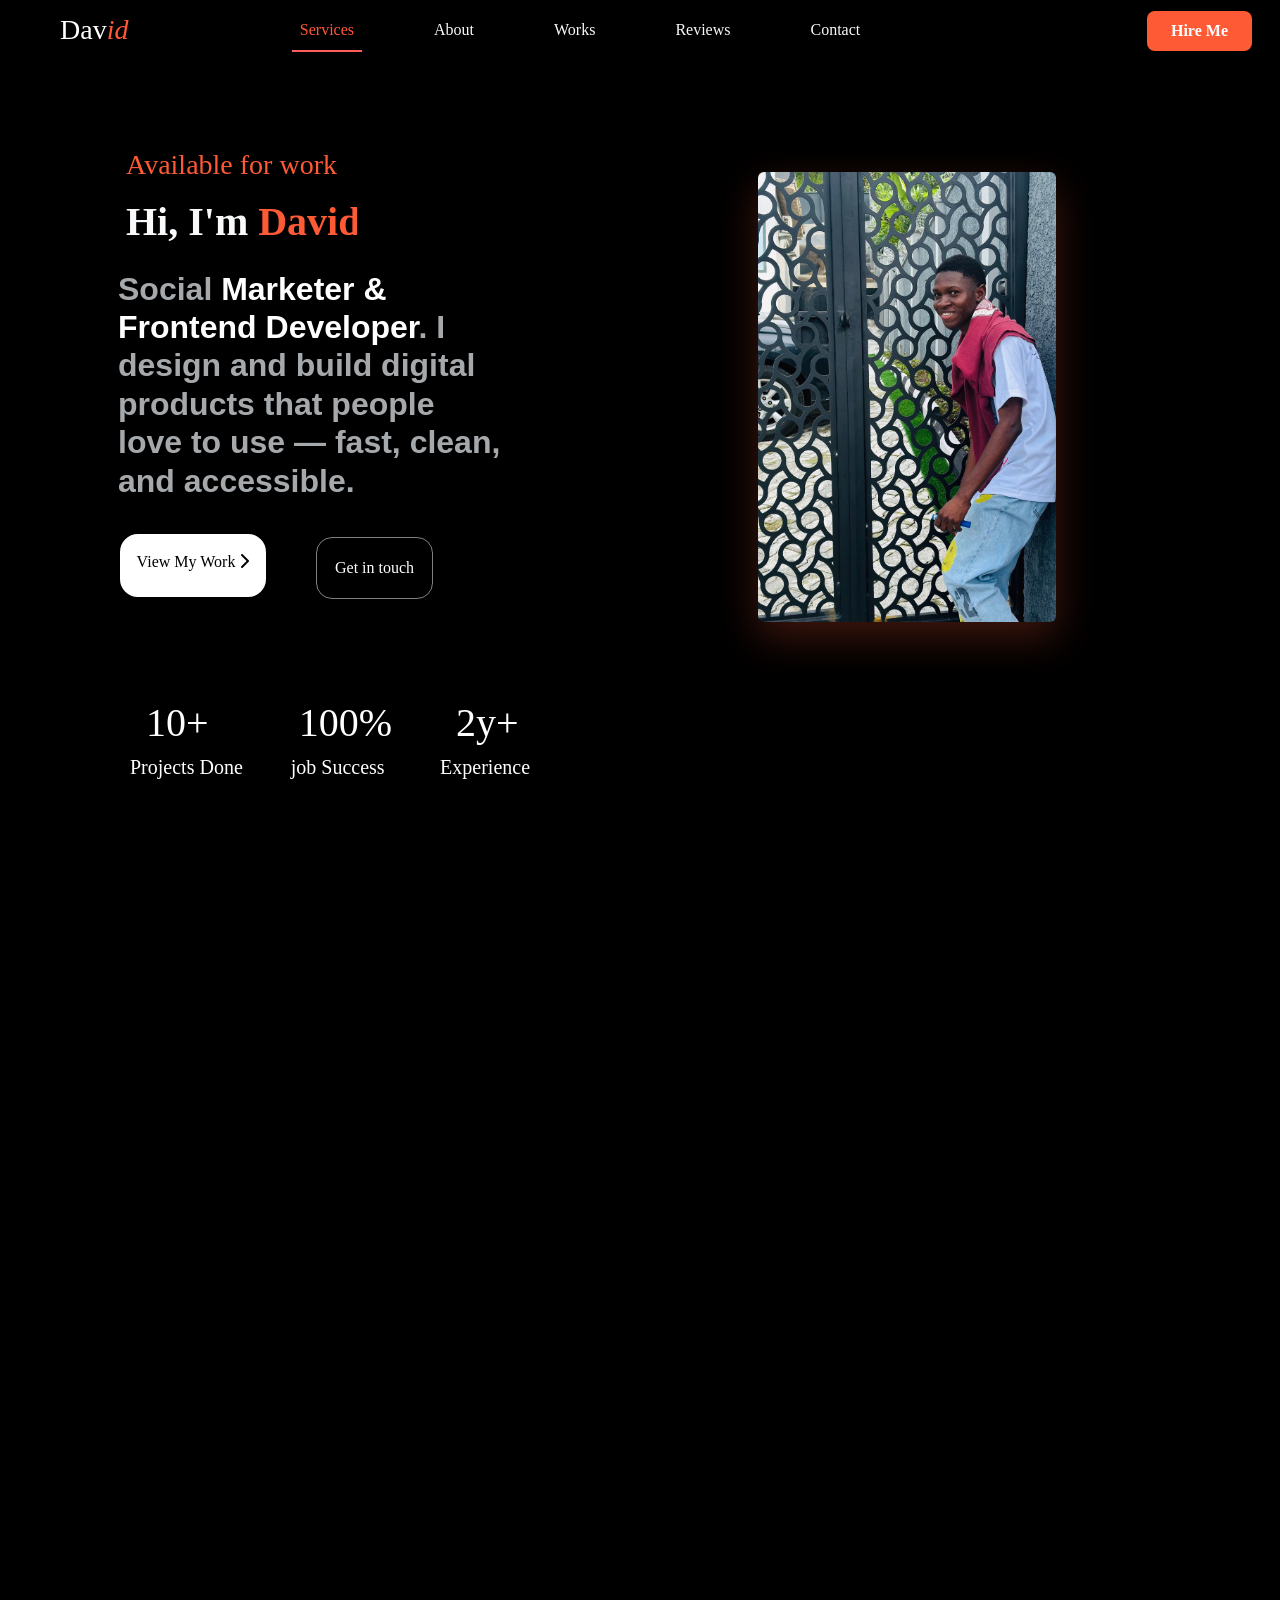
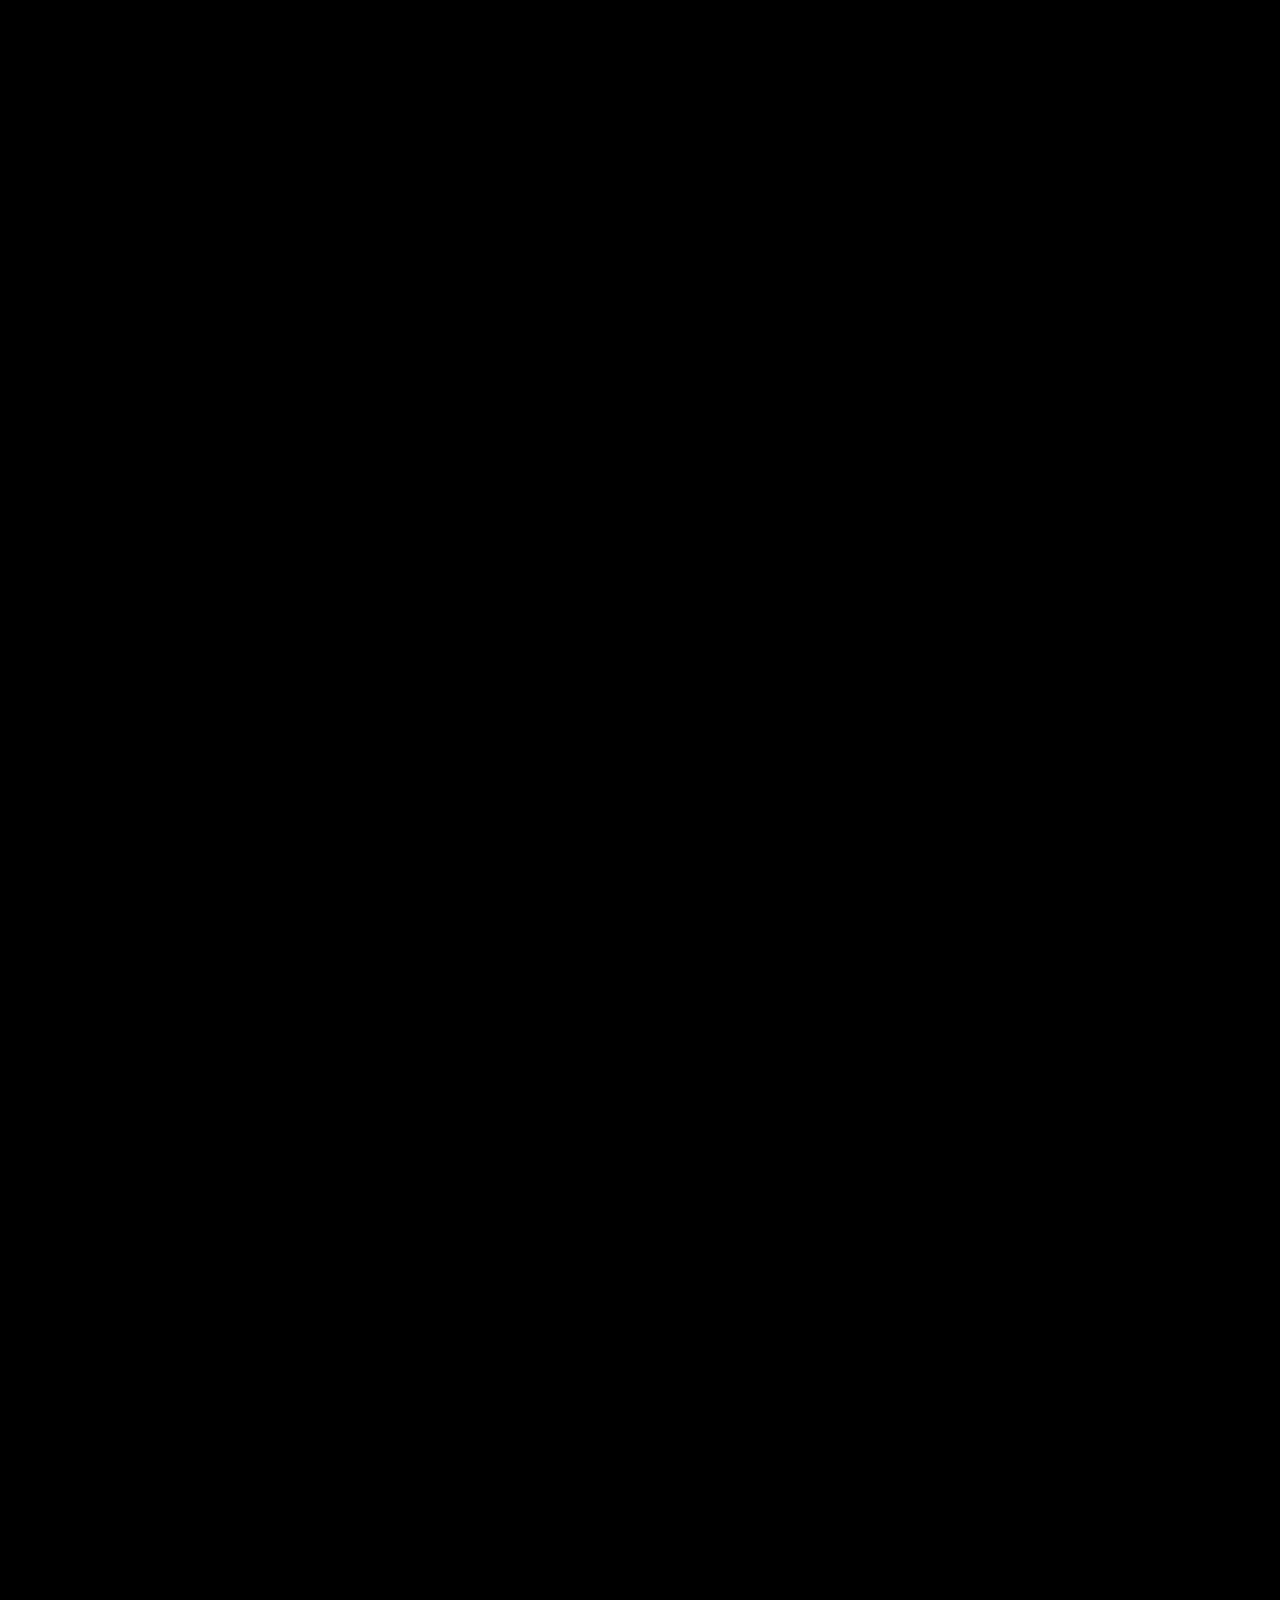
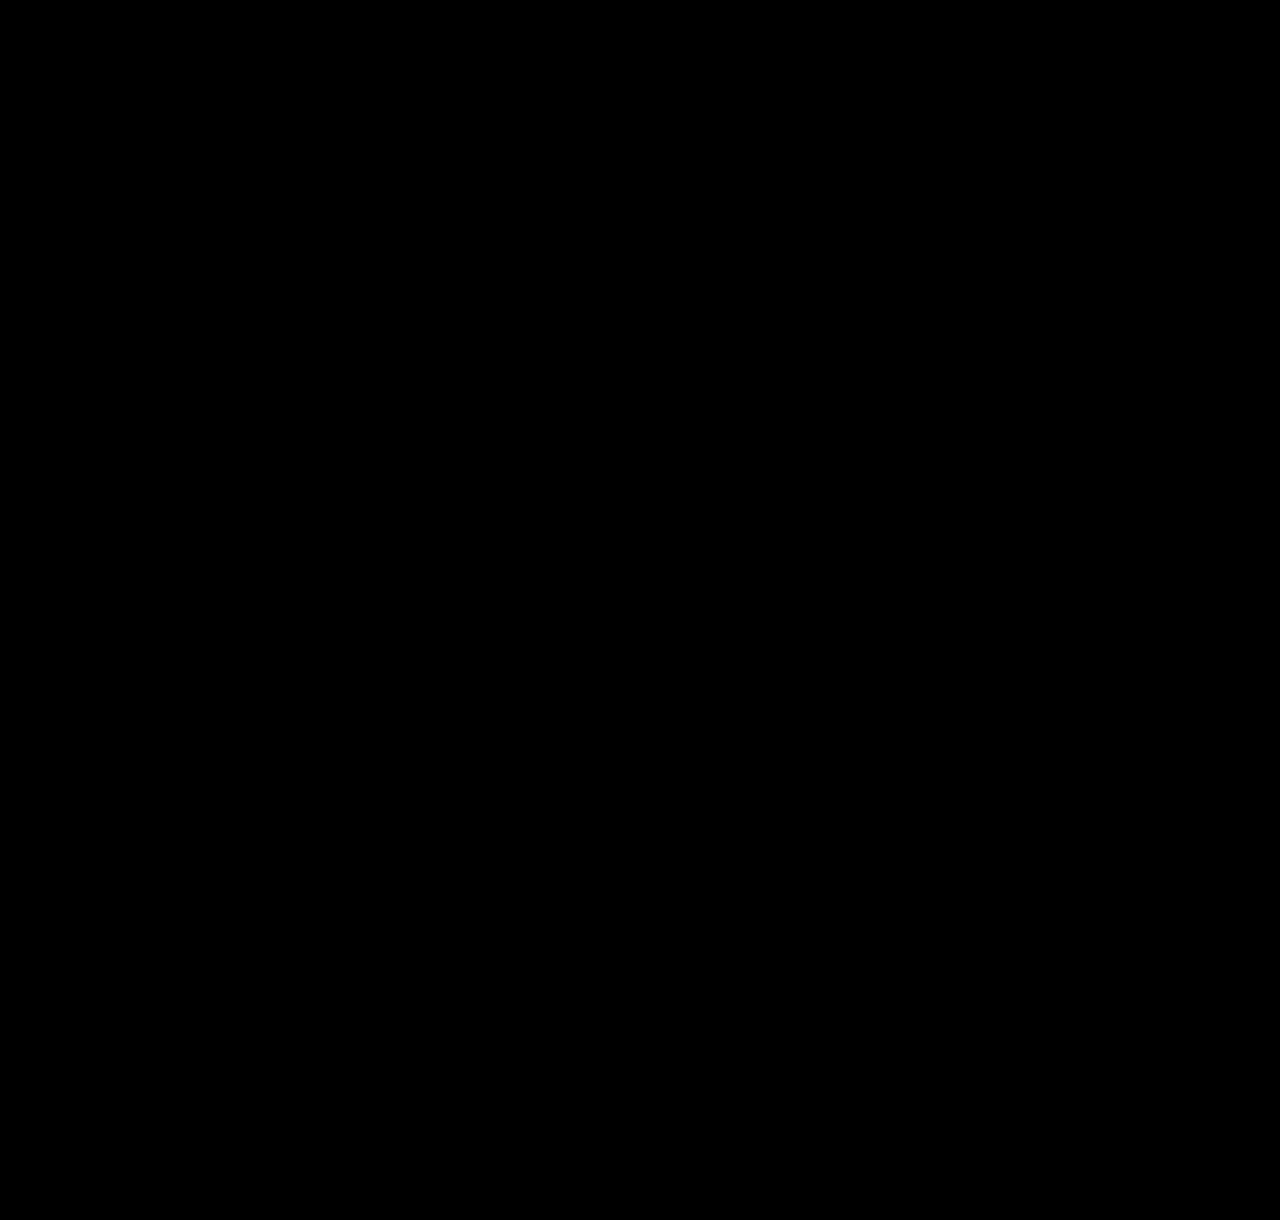
==== index.html @ 695bdb06 "Update print statement from 'Hello' to 'Goodbye'" ====
<!DOCTYPE html>
<html lang="en" data-bs-theme="dark">

<head>
  <meta charset="UTF-8">
  <meta name="viewport" content="width=device-width, initial-scale=1.0">
  <title>Document</title>
<link href="https://cdn.jsdelivr.net/npm/bootstrap@5.3.8/dist/css/bootstrap.min.css" rel="stylesheet">
  <link rel="stylesheet" href="https://cdnjs.cloudflare.com/ajax/libs/font-awesome/6.7.2/css/all.min.css">

  <link rel="stylesheet" href="https://cdn.jsdelivr.net/npm/bootstrap-icons@1.11.3/font/bootstrap-icons.min.css">

  <link rel="stylesheet" href="/miport.css">
  
</head>

<body class="" data-bs-spy="scroll" data-bs-target="#navbar" data-bs-offset="60" tabindex="0">
  <nav class="navbar navbar-expand-lg bar navbar-dark shadow-lg fixed-top" id="navbar">

    <div class="container-fluid ms-5">
      <!--- <a class="navbar-brand" href="#">Dav<i class="text-info">id</i></a>--->
      <h3 class="da">Dav<i class="text-info">id</i></h3>
      <button class="navbar-toggler" type="button" data-bs-toggle="collapse" data-bs-target="#collapsibleNavbar">
        <span class="navbar-toggler-icon"></span>
      </button>
      <div class="collapse navbar-collapse justify-content-center ms-lg-5 u " id="collapsibleNavbar">
        <ul class="navbar-nav  gap-lg-3 mx-auto" id="main">
          <li class="nav-item me-5 ">
            <a class="nav-link text-light  lii " href="#services">Services</a>
          </li>
          <li class="nav-item me-5">
            <a class="nav-link text-light lii" href="#about">About</a>
          </li>
          <li class="nav-item me-5">
            <a class="nav-link text-light lii" href="#work">Works</a>
          </li>
          <li class="nav-item me-5">
            <a class="nav-link text-light lii" href="#review">Reviews</a>
          </li>
          <li class="nav-item me-5 lii">
            <a class="nav-link text-light" href="#contact">Contact</a>
          </li>
        </ul>






        <div class="ms-lg-auto me-3 Hire text-end">
          <button type="submit" class="btn-outline-primary px-4 py-2 rounded-3 fw-bold bg-info hire " onclick="window.location.href='#contact'">Hire Me</button>
        </div>



        


      </div>
    </div>
  </nav>




  <div class="container px-lg-5 p-md-5 pad hero-animation" id="services">
    <div class="">
    <div class="row">
      <div class="c col-lg-6 left-animation">
        <h3 class="text-info ms-2">Available for work</h3>
        <h2 class="text-light mt-3 ms-2 dav col-sm-12 line fs-1">Hi, I'm <span class="text-info word "></span></h2>
        <p class="text-muted fw-bold h2 mt-4 col-lg-9 txt">Social<span class="text-white"> Marketer &</span> <span
            class="text-white">Frontend Developer</span>. I design and build digital products that people love to use —
          fast, clean, and accessible.</p>



        <div class="div d-flex gap-5">
          <a href="work"
            class="text-decoration-none workk d-block mt-4 px-2 py-3">View My Work  <i class="fa-solid fa-chevron-right d-inline"></i></a>
          <a href="" class="text-decoration-none workkk d-block ">Get in touch</a>

        </div>
        <div class="container  project d-flex  gap-5">
          <div class="first">
            <h1 class="ms-3 y">10+</h1>
            <p class="h5 pro ">Projects Done</p>
          </div>

          <div class="second">
            <h1 class="ms-0 ms-lg-2 y">100%</h1>
            <p class="h5 pro">job Success</p>
          </div>


          <div class="third">
            <h1 class="ms-3 y">2y+</h1>
            <p class="h5 pro">Experience</p>
          </div>
        </div>
      </div>

      <div class="col-lg-6 mt-4 d  col-12 col-md-8 oo mm right-animation">
        <img src="./image/me.jpeg" class="img-fluid col-lg-7 img1  rounded-2 d-block  mx-auto" style="height: 450px;object-fit: cover;">
       

      </div>
    </div>
  </div>
  </div>



<!---My project-->

      
<div class="    container animate mt-5 mt-4" id="work">
<div class="row">
  <div class="myproject">
    <h3 class="mb-4 ms-3">VIEW PROJECTS</h3>
  </div>
<div class="col-md-12  col-lg-4 col-11 mb-5 mx-auto ">

<div class="card card-w shadow-sm border-0">

   <div class="position-relative image-box">
 
<img src="./image/images10.jpg" class="card-img-top" style="height:300px;object-fit:cover;">

  <!--image here-->
  <div class="image-text position-absolute top-50" style="display: none;">

  <i class="text ms-5 fa-solid fa-arrow-up-right-from-square"></i>

 
  </div>
   </div>

<div class="card-body p-4  d-flex flex-column bg-dark">
<h5 class="card-title text-white">E-Commerce Store</h5>
<p class="fw-bold">Responsive online shop with cart and product filters.</p>
<div class="stats mb-2">
  <span class="d-block  fw-bold">Mobile First
    <i class="ms-2 fa-solid fa-mobile-screen-button"></i>
  </span>
  <span class="fw-bold ">Fast Loading
    <i class="ms-1 fa-solid fa-bolt"></i>
  </span>
</div>
<div class="mb-2">
  <span class="badge bg-success text-white  fs-6">Html
     <i class="ms-1 fa-brands fa-html5 fs-4 text-white"></i>
  </span>
  <span class="badge bg-success text-white p-2 fs-5">css
    <i class="ms-1 fa-brands fa-css3 fs-4 text-white"></i>
  </span>
  <span class="badge bg-success text-white p-2">Bootstrap
    <i class="ms-1 fa-brands fa-bootstrap fs-4 text-white"></i>
  </span>
  <span class="badge bg-success text-white mt-2">Javascript
    <i class="ms-1 fa-brands fa-js fs-4 text-white"></i>
  </span>
</div>



<div class="mt-auto ">
  <a href="" class="btn btn-info mt-3 me-3">Live Demo

    <i class=" fa-solid fa-arrow-up-right-from-square"></i>

  </a>
  <a href="" class="btn btn-info mt-3">View Code</a>
  

</div>

</div>

</div>



</div>

<!--second card-->

<div class="col-md-12 col-lg-4 col-11 mx-auto  mb-5">

<div class="card card-w shadow-sm border-0 ">

  <div class="position-relative image-box">
 
<img src="./image/images.jpg" class="card-img-top" style="height: 300px;object-fit: cover;">
  <!--image here-->
  <div class="image-text position-absolute top-50" style="display: none;">
<a href="" class="text text-decoration-none">View demo
  <i class="fa-solid fa-arrow-up-right-from-square"></i>
</a>
  </div>

  </div>

<div class="card-body p-4  d-flex flex-column bg-dark ">
<h5 class="card-title text-white"> TravelLand - Tour & Travel </h5>

<p class="fw-bold">Landing Page for a travel agency.Hero section with booking CTA, and responsive layout.</p>

<div class="stats mb-2">
  <span class="d-block  fw-bold">Mobile First
    <i class="ms-2 fa-solid fa-mobile-screen-button"></i>
  </span>
  <span class="fw-bold ">Fast Loading
    <i class="ms-1 fa-solid fa-bolt"></i>
  </span>
</div>
<div class="mb-2">
  <span class="badge bg-success text-white  fs-6">Html
     <i class="ms-1 fa-brands fa-html5 fs-4 text-white"></i>
  </span>
  <span class="badge bg-success text-white p-2 fs-5">css
    <i class="ms-1 fa-brands fa-css3 fs-4 text-white"></i>
  </span>
  <span class="badge bg-success text-white p-2">Bootstrap
    <i class="ms-1 fa-brands fa-bootstrap fs-4 text-white"></i>
  </span>
  <span class="badge bg-success text-white mt-2">Javascript
    <i class="ms-1 fa-brands fa-js fs-4 text-white"></i>
  </span>
</div>



<div class="mt-auto ">
  <a href="" class="btn btn-info mt-3 me-3">Live Demo
    <i class=" fa-solid fa-arrow-up-right-from-square"></i>

  </a>
  <a href="" class="btn btn-info mt-3">View Code</a>

</div>

</div>

</div>




</div>

<!--last card-->


<div class="col-md-12 col-lg-4 col-11 mx-auto d-flex mb-3 ">

  

<div class="card card-w shadow-sm border-0" style="cursor: pointer;">
 


  <div class="position-relative image-box">
<img src="./image/Main-Image-4.webp" class="card-img-top img-fluid" style="height:300px ;object-fit: cover;">
  <!--image here-->

  
  <div class="image-text position-absolute top-50" style="display: none;">

    

  <i class="text ms-5 fa-solid fa-arrow-up-right-from-square"></i>

  </div>

  </div>


  
<div class="card-body p-4 m-0  d-flex flex-column bg-dark">
<h5 class="card-title text-white">NGO website</h5>
<p class="fw-bold">Multi-section websites for NGOs and personal brands.image gallery,  and clean contact form</p>
<div class="stats mb-2">
  <span class="d-block  fw-bold">Mobile First
    <i class="ms-2 fa-solid fa-mobile-screen-button"></i>
  </span>
  <span class="fw-bold ">Fast Loading
    <i class="ms-1 fa-solid fa-bolt"></i>
  </span>
</div>

<div class="mb-2">
  <span class="badge bg-success text-white  fs-6">Html
     <i class="ms-1 fa-brands fa-html5 fs-4 text-white"></i>
  </span>
  <span class="badge bg-success text-white p-2 fs-5">css
    <i class="ms-1 fa-brands fa-css3 fs-4 text-white"></i>
  </span>
  <span class="badge bg-success text-white p-2">Bootstrap
    <i class="ms-1 fa-brands fa-bootstrap fs-4 text-white"></i>
  </span>
  <span class="badge bg-success text-white mt-2">Javascript
    <i class="ms-1 fa-brands fa-js fs-4 text-white"></i>
  </span>

</div>


<div class="mt-auto mb-4 project">
  <a href="" class="btn btn-info  me-3">Live Demo
    <i class=" fa-solid fa-arrow-up-right-from-square"></i>

  </a>
<a href="" class="btn btn-info">View Code</a>
</div>

</div>

</div>




</div>




</div>
</div>


 <div class=" container-fluid animate" id="work">
    <div class="container">
    <div class="about ms-5">
      <h5 class="text-info do">WHAT I DO</h5>
      <h2 class="serve mb-5">Services</h2>
    </div>
    </div>

   
<div class="row container m-auto animate">
  
<div class="col-12 col-lg-4 col-md-12">
   <div class="badge badges rounded-pill bg-danger p-2 fs-3 mb-2">
      01
    </div>
  <div class="card bg-dark text-white p-4 mt-2 mb-3 border-5">
  
<i class="fa-solid fa-pen-ruer fa-2x mb-3"></i>
<h3>Frontend Dev</h3>
<p>Intuitive, visually compelling interfaces that convert visitors into users and put
            usability first.</p>
  </div>
</div>

<div class="col-12 col-lg-4 col-md-12 mb-3">
 <div class="badge badges rounded-pill bg-danger p-2 fs-3 mb-3">
      02
    </div>
   
  <div class="card bg-dark text-white p-3">
   
<i class="fa-solid fa-pen-ruer fa-2x mb-3"></i>
<h3>Landing Pages</h3>
<p>High-converting pages for websites, apps and personal brands. Designed to communicate value
            instantly and drive action from the first scroll.</p>
  </div>
</div>

<div class="col-12 col-lg-4 col-md-12">

  <div class="badge  badges rounded-pill bg-danger p-2 fs-3 mb-3">
      03
    </div>
  <div class="card bg-dark text-white p-3 ">
<i class="fa-solid fa-pen-ruer fa-2x mb-3"></i>
<h3>UI/UX Design</h3>
<p>From wireframes to polished Figma prototypes. Intuitive, visually compelling interfaces that convert visitors into users and put usability first.</p>
  </div>
</div>




 <!--about me-->
<div class="container-fluid  p-3 mt-5 animate " id="about">
  <div class="">
<div class="row g-3  containe">
<div class="col-12 pt col-lg-5">
  <img src="./image/me.jpeg" class="img-fluid col-12   col-md-8  col-lg-10 d-block rounded-3">
</div>



<div class="m-0 col-12 col-lg-6 animate">
  
  <h5 class="about mt-5">ABOUT ME</h5>
  <h2 class="bit mt-4">A bit about
who I am</h2>

<p class="fs-6 fw-bold mt-4" style="min-width:330px;">I'm David, a  Frontend Developer and Marketer based in Nigeria.I build fast and clean websiteS and run ads that convert for businesses and agencies. thriving at the intersection of great design and clean code.</p>

<p class="fw-bold" style="min-width: 330px;">I believe great interfaces are invisible, they just get out of the user's way. I focus on fast, accessible, websites that turn visitors into customers. When I'm not coding, you'll find me hiking or hunting for a good espresso.</p>

        <h3 class="tool mt-5">Stack & tools</h3>

<div class="container-fluid mt-3">
  <div class="skill d-flex justify-content-between align-items-center">
<i class="fa-brands fa-html5"><span class="m-2 letter">HTML & CSS</span></i>
<span class="fs-4">90%</span>
  </div>
  <div class="progress mb-3 mt-3 bg-progress rounded-pill">
    <div class="progress-bar bg-bar" style="width: 90%;"></div>
  </div>

   <div class="skill d-flex justify-content-between align-items-center">
<i class="fa-brands fa-bootstrap"><span class="m-2 letter">Bootstrap</span></i>
<span class="fs-4">90%</span>
  </div>

  <div class="progress mb-3 mt-3 bg-progress rounded-pill">
    <div class="progress-bar bg-bar" style="width:90%"></div>
  </div>

<div class="skill d-flex justify-content-between align-items-center">
<i class="fa-brands fa-css3-alt"><span class="m-2 letter">Tailwind</span></i>
<span class="fs-4">75%</span>
  </div>

  <div class="progress mb-3 mt-3 bg-progress rounded-pill">
    <div class="progress-bar bg-bar" style="width:75%"></div>
  </div>


  <div class="skill d-flex justify-content-between align-items-center">
<i class="fa-brands fa-js"><span class="m-2 letter">Javascript</span></i>
<span class="fs-4">70%</span>
  </div>

  <div class="progress mt-3 mb-2 bg-progress rounded-pill">
    <div class="progress-bar bg-bar" style="width:70%"></div>
  </div>


 <div class="skill d-flex justify-content-between align-items-center">
<i class="fa-brands fa-js"><span class="m-2 letter">Responsivness</span></i>
<span class="fs-4">95%</span>
  </div>

  <div class="progress mt-3 bg-progress rounded-pill">
    <div class="progress-bar bg-bar" style="width:70%"></div>
  </div>
 


</div>
       
     

</div>
</div>   
</div>
</div>
</div>

  <div class="section3  container p-lg-0 animate" id="review">
    <div class="what">
      <h3 class="proof fw-bold">Social proof</h3>
      <h2 class="fw-bold client">What clients say</h2>
    </div>

    <div class="row">
      <div class="col-12 col-lg-4 col-md-12">

        <div class="box bgg">
          <span class="badge  text-light ms-4">
            <i class="bi bi-star-fill"></i>
          </span>

          <span class="badge  text-light">
            <i class="bi bi-star-fill"></i>
          </span>

          <span class="badge  text-light">
            <i class="bi bi-star-fill"></i>
          </span>

          <span class="badge  text-light">
            <i class="bi bi-star-fill"></i>
          </span>

          <span class="badge  text-light">
            <i class="bi bi-star-fill"></i>
          </span>


          <p class="ms-3 txtt mt-3 p-2">David delivered our redesign in record time and the quality blew us away. Our
            conversion rate jumped 28% in the first month. Absolutely recommend."</p>

          <div class="img-mainn d-flex mt-4 ms-3">
            <img src="./image/tg.jpg.JPG" class="img-fluid img2 rounded-pill iii">
            <p class="fw-bold mt-3 ms-3">Taiwo Adebimpe</p>
          </div>
        </div>
      </div>

      <div class="col-12 col-lg-4 col-md-12">

        <div class="box bgg">
          <div class="star mt-3 ms-4">
            <span class="badge  text-light">
              <i class="bi bi-star-fill"></i>
            </span>

            <span class="badge  text-light">
              <i class="bi bi-star-fill"></i>
            </span>

            <span class="badge  text-light">
              <i class="bi bi-star-fill"></i>
            </span>

            <span class="badge  text-light">
              <i class="bi bi-star-fill"></i>
            </span>

            <span class="badge  text-light">
              <i class="bi bi-star-fill"></i>
            </span>
          </div>


          <p class="ms-3 txtt mt-2 p-2">"Working with David is a dream. He asks the right questions, moves fast, and the
            final result always exceeds what we imagined. Our best hire of 2026."</p>

          <div class="img-mainn d-flex review-pics mt-4 ms-3">
            <img src="./image/client.jpg.jpg" class="img-fluid img2 rounded-pill iii">
            <p class="fw-bold mt-3 ms-3">Abiodun</p>
          </div>

        </div>
      </div>

      <div class="col-12 col-lg-4 col-md-12">

        <div class="box bgg">
          <div class="star mt-3 ms-4">
            <span class="badge  text-light">
              <i class="bi bi-star-fill"></i>
            </span>

            <span class="badge  text-light">
              <i class="bi bi-star-fill"></i>
            </span>

            <span class="badge  text-light">
              <i class="bi bi-star-fill"></i>
            </span>

            <span class="badge  text-light">
              <i class="bi bi-star-fill"></i>
            </span>

            <span class="badge  text-light">
              <i class="bi bi-star-fill"></i>
            </span>
          </div>

          <p class="ms-3 txtt mt-3 ">"David delivered our redesign in record time and the quality blew us away. Our
            conversion rate jumped 28% in the first month. Absolutely recommend 100%."</p>


          <div class="img-mainn d-flex review-pics mt-4 ms-3">
            <img src="./image/client.jpg.jpg" class="img-fluid img2 rounded-pill iii">
            <p class="fw-bold mt-3 ms-3">Shaul shampson</p>
          </div>
        </div>
      </div>

    </div>
  </div>


  <div class="container py-5 animate " id="contact">
    <div class="contact-card">
      <div class="row g-5">

        <div class="col-12 col-lg-5">
          <h6 class="sub-title">Get in touch</h6>

          <h1 class="main-title">
            Let's work <br>
            together
          </h1>

          <p class="info">
            I'm open to UI/UX and frontend missions, short or long-term.
            Landing page, full product redesign, or just a second pair of eyes — let's talk.
          </p>

          <div class="links">
            <a href="#"><i class="fa-solid fa-envelope"></i> davidolabode411@gmail.com</a>
            <a href="#"><i class="fa-brands fa-linkedin-in"></i> linkedin.com/in/davidolabode</a>
            <a href="#"><i class="fa-brands fa-github"></i> github.com/davidolabode</a>
          </div>
        </div>

        <div class="col-12 col-lg-7">
          <form action="https://formspree.io/f/xeebvzbg" method="POST">
            <label class="mb-2">Name </label>
            <input type="text" class="form-control custom-input" placeholder="Jane Smith" id="name" name="name">
            <p class="lp"></p>
             <p class="lpp"></p>

            <label class="mt-4 mb-2">Email Address</label>
            <input type="email" class="form-control custom-input" placeholder="jane@company.com" id="mail" name="email">

 <p class="ma"></p>
  <p class="mai"></p>



            <label class="mt-4 mb-2">Subject </label>
            <input type="text" class="form-control custom-input" placeholder="Project Inquiry" id="sub" name="subject">

             <p class=""></p>


            <label class="mt-4 mb-2">Message </label>
            <textarea class="form-control custom-input" rows="5" id="mes" name="message"></textarea>

             <p class=""></p>


            <button onclick="" class="btnnn send-btn mt-4">
              Send Message
            </button>
          </form>
        </div>

      </div>
    </div>
  </div>














































  <div class="container-fluid hh">
    <a href="https://wa.me/2348121232584" class=""><i class="bi bi-whatsapp fs-1 uu"></i></a>
  </div>

  
</body>
<script src="https://cdn.jsdelivr.net/npm/bootstrap@5.3.8/dist/js/bootstrap.bundle.min.js"></script>
<script src="/js/bootstrap.bundle.js"></script>
<script src="error.js"></script>





</html>
---- miport.css ----
*{
    box-sizing: border-box;
}

body {
      background-color: black !important;
      color: white !important;
      scroll-behavior: smooth;
      font-family: 'poppins';
    }

.img-fluid {
    transition: transform .4s ease;
}

.img-fluid:hover {
    transform: scale(1.03);
}
.img1 {
    box-shadow: 0 15px 40px rgba(255, 90, 54, 0.25);
}


.hero-animation{
    opacity: 0;
    transform: translateY(60px);
    animation: heroPop .9s ease forwards;
}

@keyframes heroPop{
    from{
        opacity: 0;
        transform: translateY(60px);
    }
    to{
        opacity: 1;
        transform: translateY(0);
    }
}

.left-animation{
    opacity:0;
    transform:translateX(-60px);
    animation:leftFade .8s ease forwards;
}

@keyframes leftFade{
    to{
        opacity:1;
        transform:translateX(0);
    }
}

.right-animation{
    opacity:0;
    transform:translateX(60px);
    animation:rightFade .8s ease .3s forwards;
}

@keyframes rightFade{
    to{
        opacity:1;
        transform:translateX(0);
    }
}


    .dav {
      font-size: 59px;
      font-family: Arial, Helvetica, sans-serif;
      white-space: nowrap;
      font-weight: bold;
    }

    .pad {
      margin-top: 100px;
      padding: 30px;
    }

    .txt {
      font-family: Arial, Helvetica, sans-serif !important;
      font-weight: bold;
    }

    .word {
      position: relative;
      display: inline-block;
      vertical-align: bottom !important;
      overflow: hidden;

    }

    .word::before {
      content: "David";
      animation: words 8s infinite !important;
    }

    .word::after {
      content: "";
      position: absolute;
      top: 0;
      left: 0;
      width: 100%;
      height: 100%;

      border-right: 3px solid black;
      animation: dav 2s steps(11) infinite alternate, cursor 0.5s infinite !important;

    }

    @keyframes cursor {
      50% {
        border-left-color: black;

      }
    }

    @keyframes words {

      0%,
      25% {
        content: "David";
      }

      26%,
      50% {
        content: "A Web Developer";
      }

      51%,
      75% {
        content: "A Ui/UX Designer";
      }

     
    }

    @keyframes dav {
      0% {
        left: 0;
      }

      60% {
        left: 100%;
      }

      100% {
        left: 100%;
      }
    }

    .workk {
      border: 2px solid;

      border-radius: 20px;
      width: 150px;
      text-align: center;
      color: black;
      background: white;

    }

    .workkk {
      background: black;
      margin-top: 29px;
      border: 1px solid gray;
      padding: 18px;
      border-radius: 16px;
      color: white;
    }

    /*.workk:hover{
        background:;
        color:white;
        font-size: large;
      }*/
    @media(max-width:300px) {
      .dav {
        font-size: 33px;
        font-family: Arial, Helvetica, sans-serif;
        white-space: nowrap;
        font-weight: bold;
      }
 
      .u {
        margin-top: 20px;
        font-size: 20px;
      }

      .Hire {
        margin-top: 15px;

      }

      .d {
        margin-top: 80px !important;
      }

      .pr {
        position: absolute;
        margin-top: -19px;
        left: 70px;
        background: #ff5a36;
        padding: 10px;
        border-radius: 6px;
        font-family: Verdana, Geneva, Tahoma, sans-serif;
      }

      .imgg {
        width: 300px;
        margin-left: 25px;
      }

      .pro {
        font-size: 13px;

      }

      .oo {
        margin-bottom: 80px;
      }

      .stack {
        margin-left: 20px !important;
      }

      .img3 {
        margin: 0 !important;
      }

      .t {
        font-size: 20px;
        line-height: 20px;
        margin-left: -70px;
        font-family: Verdana, Geneva, Tahoma, sans-serif;
        color: #bbb1b1;
        margin-top: 20px;
        max-width: 160%;


      }

      .tool {
        margin-left: -59px;

      }

      .divv {
        display: grid;
        grid-template-columns: auto auto auto;
        margin-left: -59px !important;
        gap: 5px;

      }

      .mee {
        color: #ff5a36;
        margin-left: -60px;
        font-size: 17px;
      }

      .am {
        margin-left: -60px;
        font-size: 45px;

      }

      .oo {
        margin-left: 0 !important;
      }

      .pr {
        margin-left: -50px !important;
      }
      .btnn{
      margin-left: 150px !important;
      }
      .img-side{
        margin-left: 30px;
      }
      .y{
        margin: 0 !important;
        margin-bottom: 6px !important;
      }
      .pics{
        width: 150px !important;
      }
    }

    .d {
      margin-top: 30px;

    }

    .pr {
      position: absolute;
      margin-top: -19px;
      margin-left:150px !important;
      background: #ff5a36;
      padding: 10px;
      border-radius: 6px;
      font-family: Verdana, Geneva, Tahoma, sans-serif;
      color: #ffffff;
    }

    .hire {
      color: white;
      background: #ff5a36 !important;
      border: none;
    }

    .line {
      font-family: Cambria, Cochin, Georgia, Times, 'Times New Roman', serif;
    }

    .bar {
      background: black;
    }

    .pro {
      font-family: Cambria, Cochin, Georgia, Times, 'Times New Roman', serif;
    }

    .project {
      margin-top: 100px;
    }

    .section {
      background: #0A0A0A;
      padding: 20px;
      margin-top: 30px;
    }

    .serve {
      letter-spacing: 3px;
      font-size: 40px;
    }

    .do {
      color: #ff5a36 !important;
    }

    .text-info {
      color: #ff5a36 !important;

    }

    .da {
      margin-top: 5px;
    }

    .oo {
      margin-bottom: 80px;
    }

    .img2 {
      width: 50px;
      display: block;
      padding: 10px;


    }

    .bg {
      width: 100%;
      min-height: 300px;
      background: #1e1e1e;
      border-radius: px;
      transition: ALL 0.65S;
      margin-top: 30px;
      padding: 20px;
    }


    .img-main {
      padding: 50px;
    }

    .bg:hover {
      transform: translateY(-15px);
      border: 1px solid #ff5a36;

    }

    .txtt {
      font-family: Cambria, Cochin, Georgia, Times, 'Times New Roman', serif;
    }

    .animate {
  opacity: 0;
  transform: translateY(60px);
  transition: opacity 0.6s ease, transform 0.6s ease;
}

.animate.in-view {
  opacity: 1;
  transform: translateY(0);
}

    

     

    .hh {
      text-align: end;
      margin-left: -50px;
      position: fixed;
      bottom: 0;
      z-index: 99;

    }

    @keyframes dav {
      0% {
        transform: translateY(0);
      }

      25% {
        transform: translateY(-20px);
      }

    }

    .uu {
      color: white;
      font-size: 50px !important;
      animation: dav 2s ease-in-out infinite;
      display: inline-block;
    }

    .mee {
      color: #ff5a36;

    }

    .t {
      font-size: 20px;
      line-height: 32px;
      width: 600px;
      font-family: Verdana, Geneva, Tahoma, sans-serif;
      color: #bbb1b1;
    }

    .padd {
      padding: 30px;
    }

    .section3 {
      margin-top: 50px;
      /*  background:#0A0A0A;*/
      padding: 30px;
    }

    .proof {
      color: #ff5a36;
    }

    .bgg {
      width: 100%;
      height: 300px;
      background: #1e1e1e;
      border-radius: px;
      margin-top: 30px;
      padding: 20px;
      border-radius: 35px;
    }

    .section2 {
      background: rgb(23, 21, 21);

    }

    .iii {
      width: 80px;
      height: 80px;
    }

    .proof {
      font-family: Arial, Helvetica, sans-serif;
      font-size: 20px;
    }

    .client {
      font-family: Verdana, Geneva, Tahoma, sans-serif;
    }

    .log {
      border-radius: 10px;
      padding: 15px !important;
      background: #1e1e1e;

    }

    .get {
      color: #ff5a36;
      font-weight: bold;
      font-family: Arial, Helvetica, sans-serif;
    }


.ser{
  color: #ff5a36 !important;
}

    .contact-card {
      background: #1a1a20;
      border-radius: 24px;
      padding: 60px;
      position: relative;
      overflow: hidden;
    }

    .contact-card::after {
      content: "";
      position: absolute;
      width: 400px;
      height: 400px;
      top: -150px;
      right: -100px;
      background: #ff5a36;
      opacity: .13;
      filter: blur(130px);
    }

    .sub-title {
      color: #ff5a36;
      margin-bottom: 15px;
    }

    .main-title {
      font-size: 4.5rem;
      font-weight: 700;
      color: white;
      line-height: 1;
    }

    .info {
      color: #9d9d9d;
      line-height: 1.9;
      margin: 30px 0;
    }

    .links a {
      display: block;
      text-decoration: none;
      color: #cfcfcf;
      margin-bottom: 25px;
    }

    .links a:hover {
      color: #ff5a36;
    }

    .custom-input {
      background: transparent;
      border: 1px solid #2f2f38;
      color: white;
      padding: 16px;
      border-radius: 15px;
    }

    .custom-input::placeholder {
      color: #777;
    }

    .custom-input:focus {
      background: transparent;
      color: white;
      border-color: #ff5a36;
      box-shadow: 0 0 0 .25rem rgba(255, 90, 54, .2);
    }

    label {
      color: white;
    }

    .send-btn {
      background: #ff5a36;
      color: white;
      padding: 12px 28px;
      border: none;
    }

    .send-btn:hover {
      background: #ff6c4c;
      color: white;
    }

    @media (max-width:991.98px) {

      .contact-card {
        padding: 40px;
      }

      .main-title {
        font-size: 3.5rem;
      }
      .btnn{
        margin-left: 580px;
      }
   
    }

    @media (max-width:767.98px) {

      .contact-card {
        padding: 25px;
        border-radius: 18px;
      }

      .main-title {
        font-size: 2.8rem;
      }

      .info {
        font-size: .95rem;
      }

      .links a {
        font-size: .95rem;
      }

      .custom-input {
        padding: 14px;
      }
       .pr {
        position: absolute;
        margin-top: -19px;
        left: -150px !important;
        background: #ff5a36;
        padding: 10px;
        border-radius: 6px;
        font-family: Verdana, Geneva, Tahoma, sans-serif;
      }
      .btnn{
        margin-left: 170px !important;
      }
      .dav {
      font-size: 32px;
      font-family: Arial, Helvetica, sans-serif;
      white-space: nowrap;
      font-weight: bold;
    }

    
    }

    @media (max-width:575.98px) {

      .contact-card {
        padding: 20px;
      }

      .main-title {
        font-size: 2.3rem;
      }
.dav {
      font-size: 28px;
      font-family: Arial, Helvetica, sans-serif;
      white-space: nowrap;
      font-weight: bold;
    }
     .btnn{
      margin-left: 190px !important;
     }
     .pro{
      font-size: 12px;
    
     }
    }
    .about{
      color: #ff5a36;
      margin-top: 20px;
      font-size: 15px;
    }
    .bit{
      font-size: 40px;
      font-family: Impact, Haettenschweiler, 'Arial Narrow Bold', sans-serif;
    }
    .tool{
      color: #ff5a36;
      margin-left: 5px;
    }
.me{
  font-family: Georgia, 'Times New Roman', Times, serif;
  font-size: 18px !important;
}


.image-box:hover .image-text{
  display: block !important;
}
.image-text{
margin-left: 35%;
font-size: 25px;
}
.image-box:hover{
  filter: brightness(50%);
}
.text{
  color:white;
  font-size: 17px;
  font-weight: bold;
  text-shadow: 0 3px 8px rgba(0,0,0, 0.7);
}
.text:hover{
  color:white ;
}

.navbar .nav-link.active{
  color: #ff5a36 !important;
  transition:1s;
  border-bottom: 2px solid #ff5d5d
}

.bg-progress{
 background: #222;
 overflow: hidden;
}
.bg-bar{
  animation: fill 7s ease forwards;
  transform-origin:left ;
background: linear-gradient(90deg,#ff3b30,#c31445);
}
@keyframes fill{
  from{
    width: 0;
  }
}
.skill{
  color: #fff;
  font-weight: bold;
font-size: 12px;
}
.badges{
  animation: davv 2s  infinite;
}
@keyframes davv {
  100%{
    transform: translateY(-10px);
    to{
      transform: translateY(12px);
    }
  }
}
.letter{
    letter-spacing: 3px;
}
.pt{
    margin-top: 50px;
}
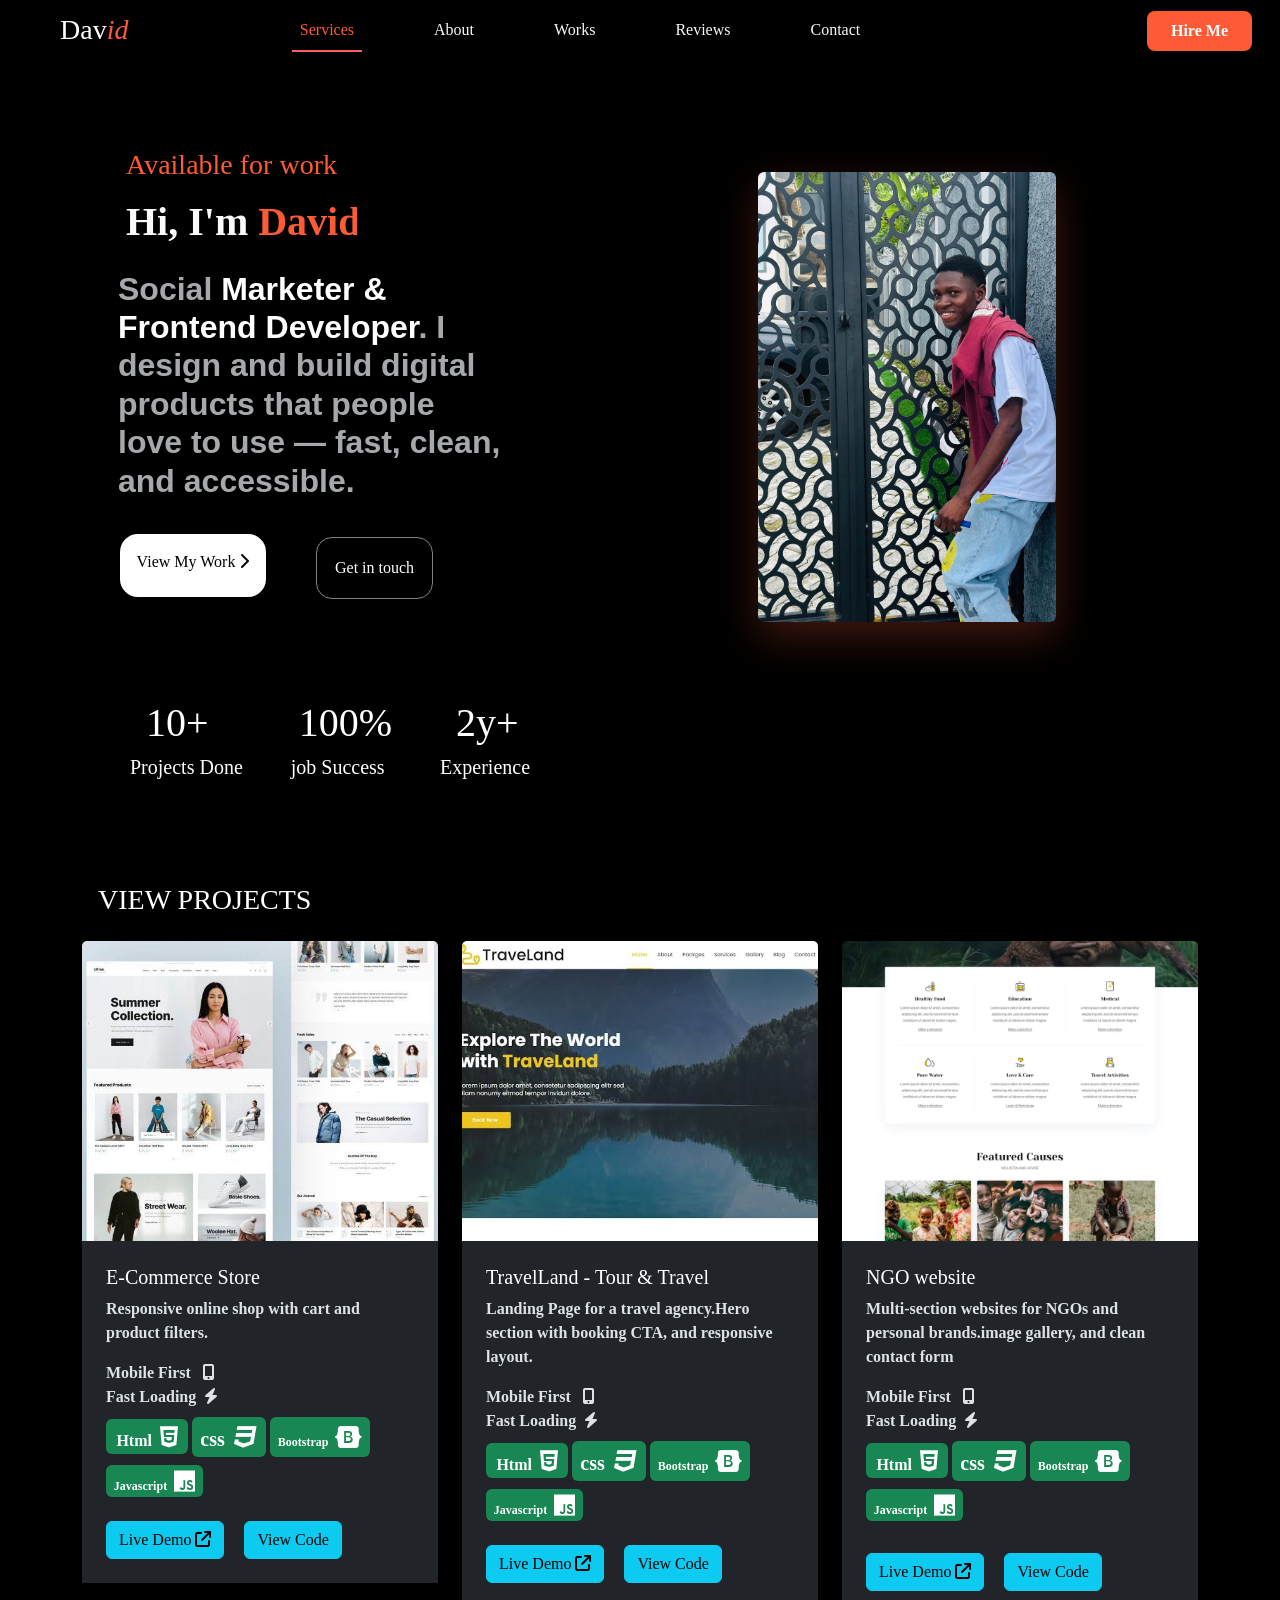
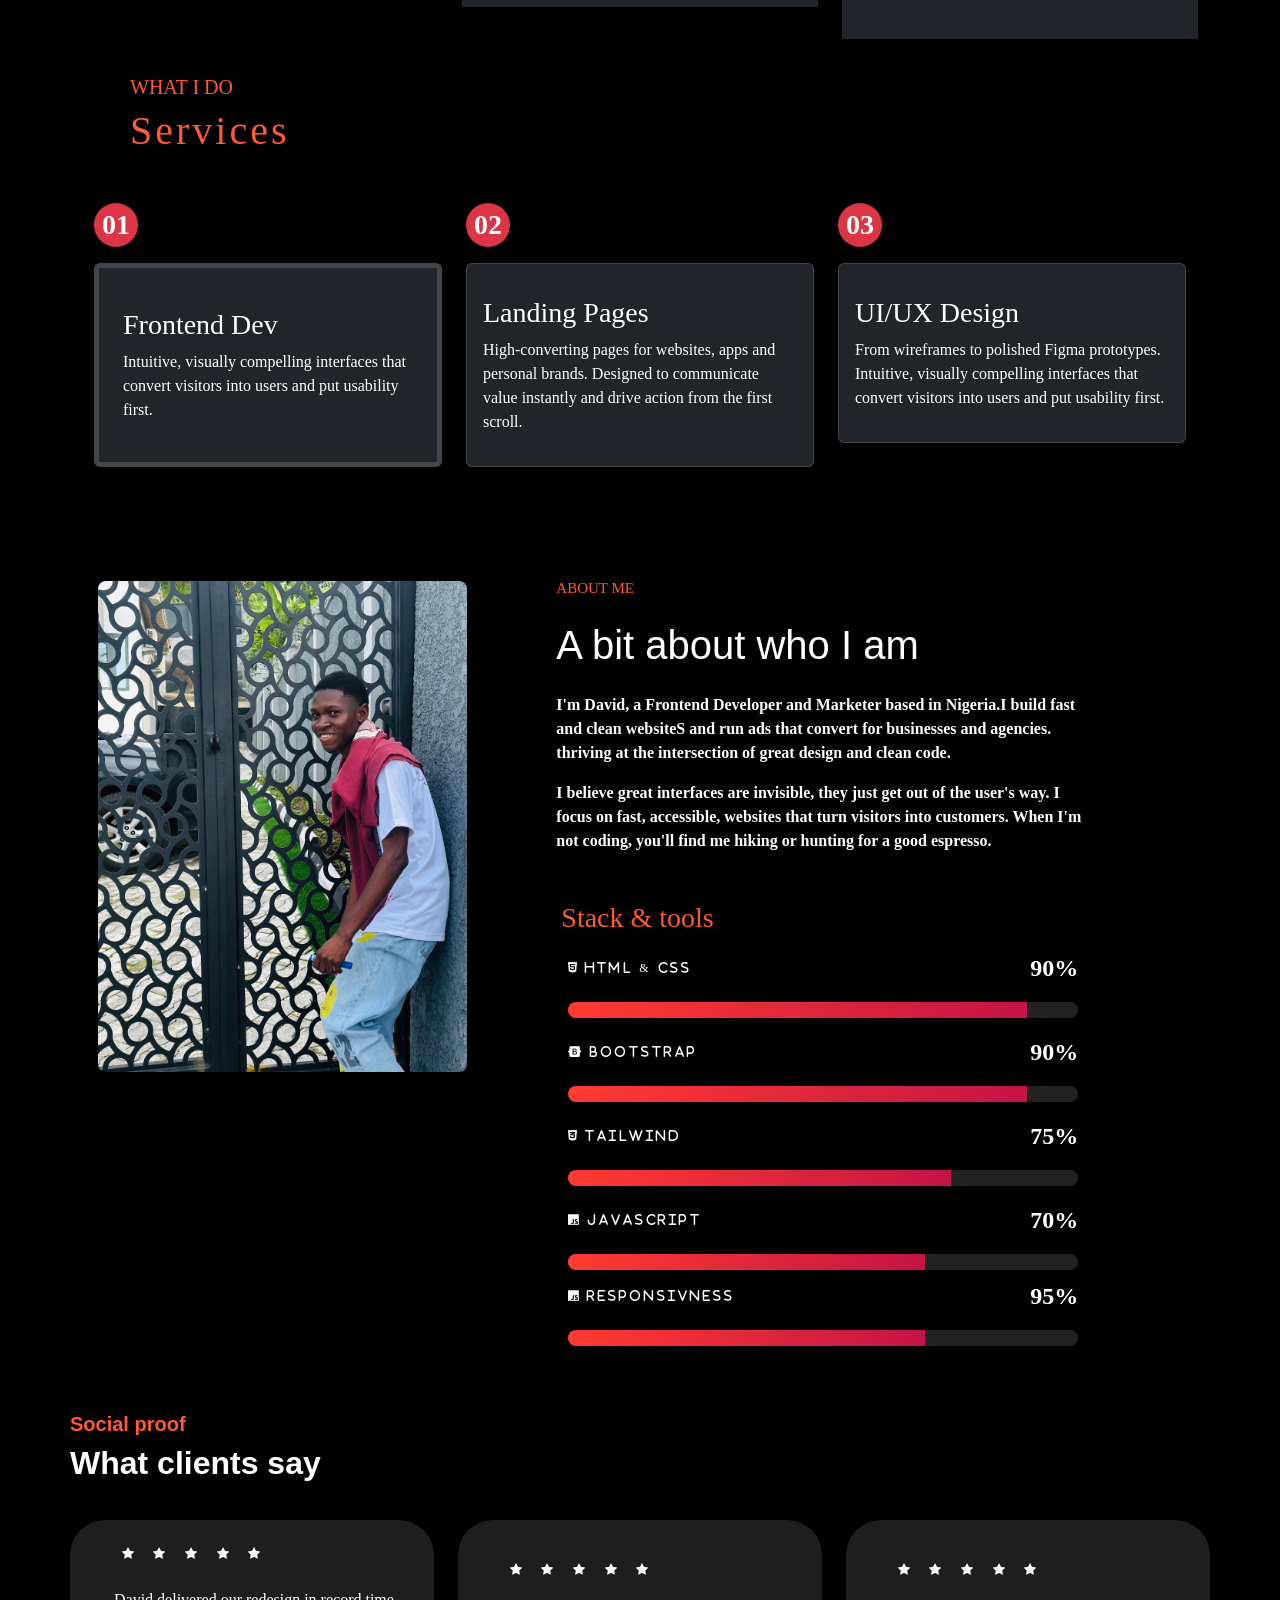
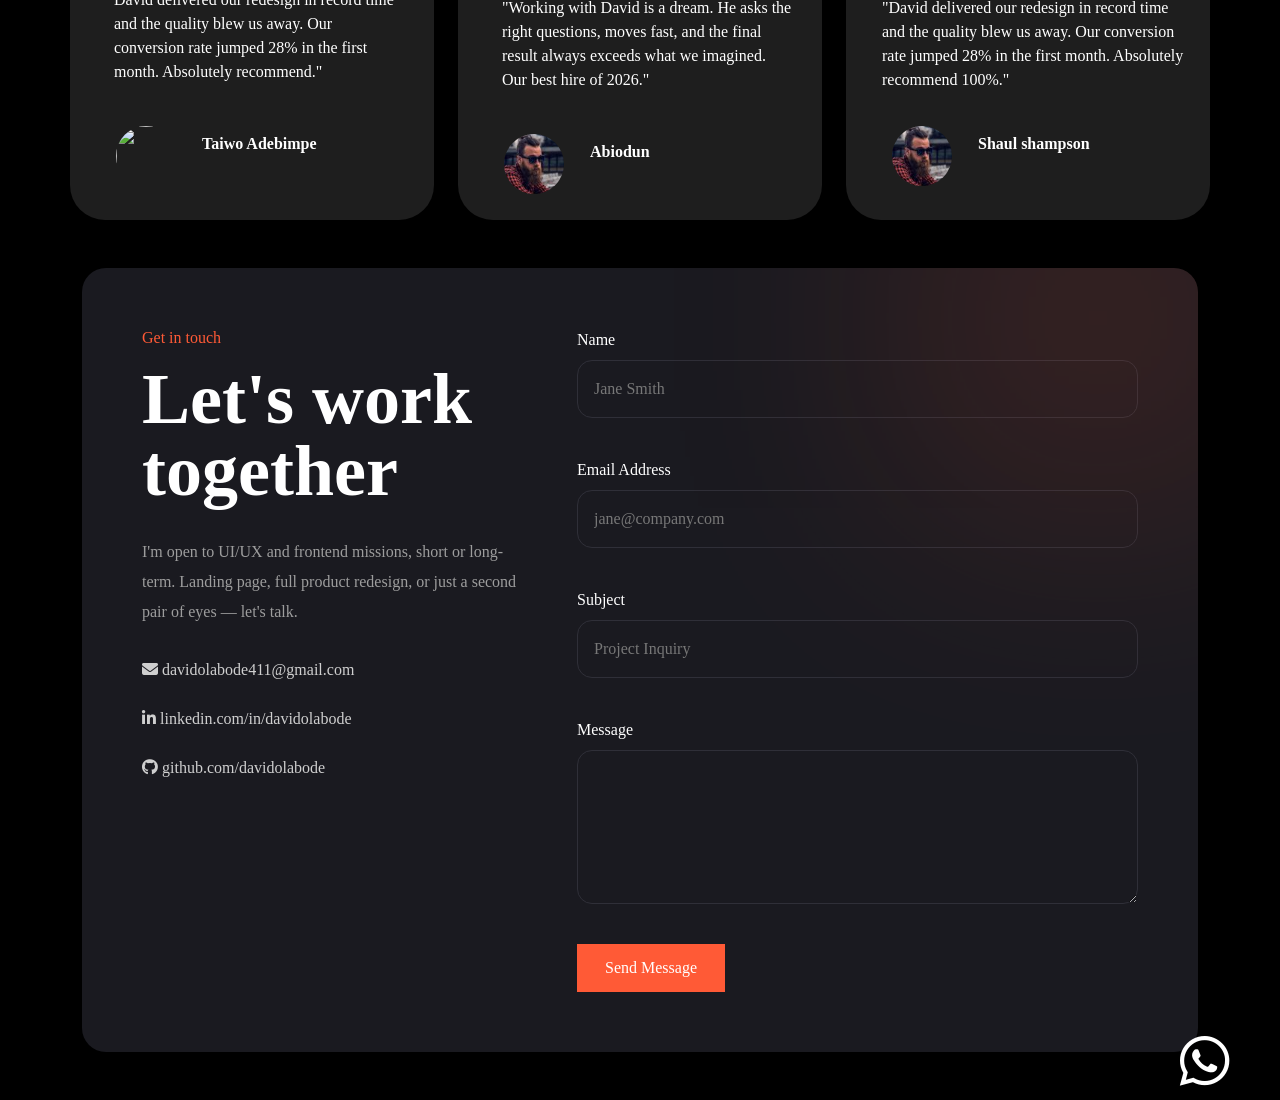
==== commit 04f264ee: "Update print statement from 'Hello' to 'Goodbye'" ====
--- a/index.html
+++ b/index.html
@@ -696,7 +696,7 @@
 </body>
 <script src="https://cdn.jsdelivr.net/npm/bootstrap@5.3.8/dist/js/bootstrap.bundle.min.js"></script>
 <script src="/js/bootstrap.bundle.js"></script>
-<script src="error.js"></script>
+<script src="dav.js"></script>
 
 
 
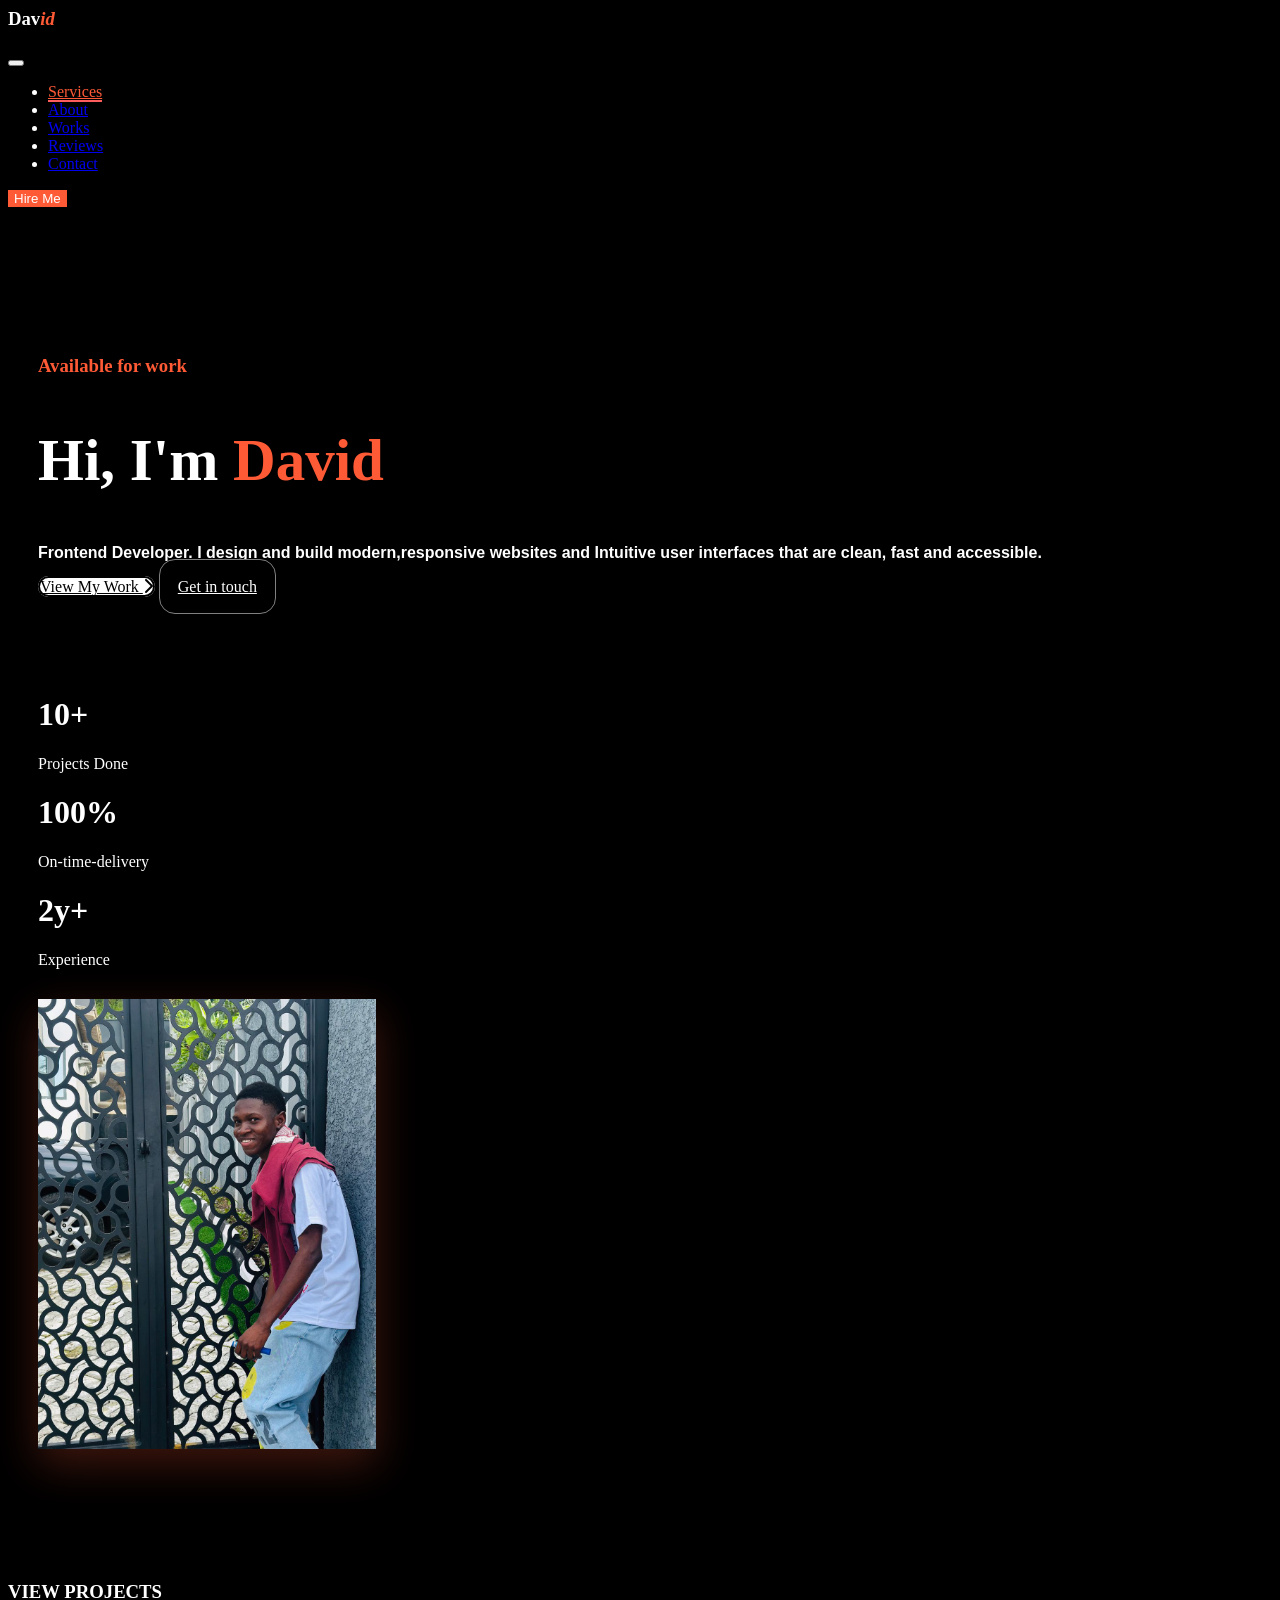
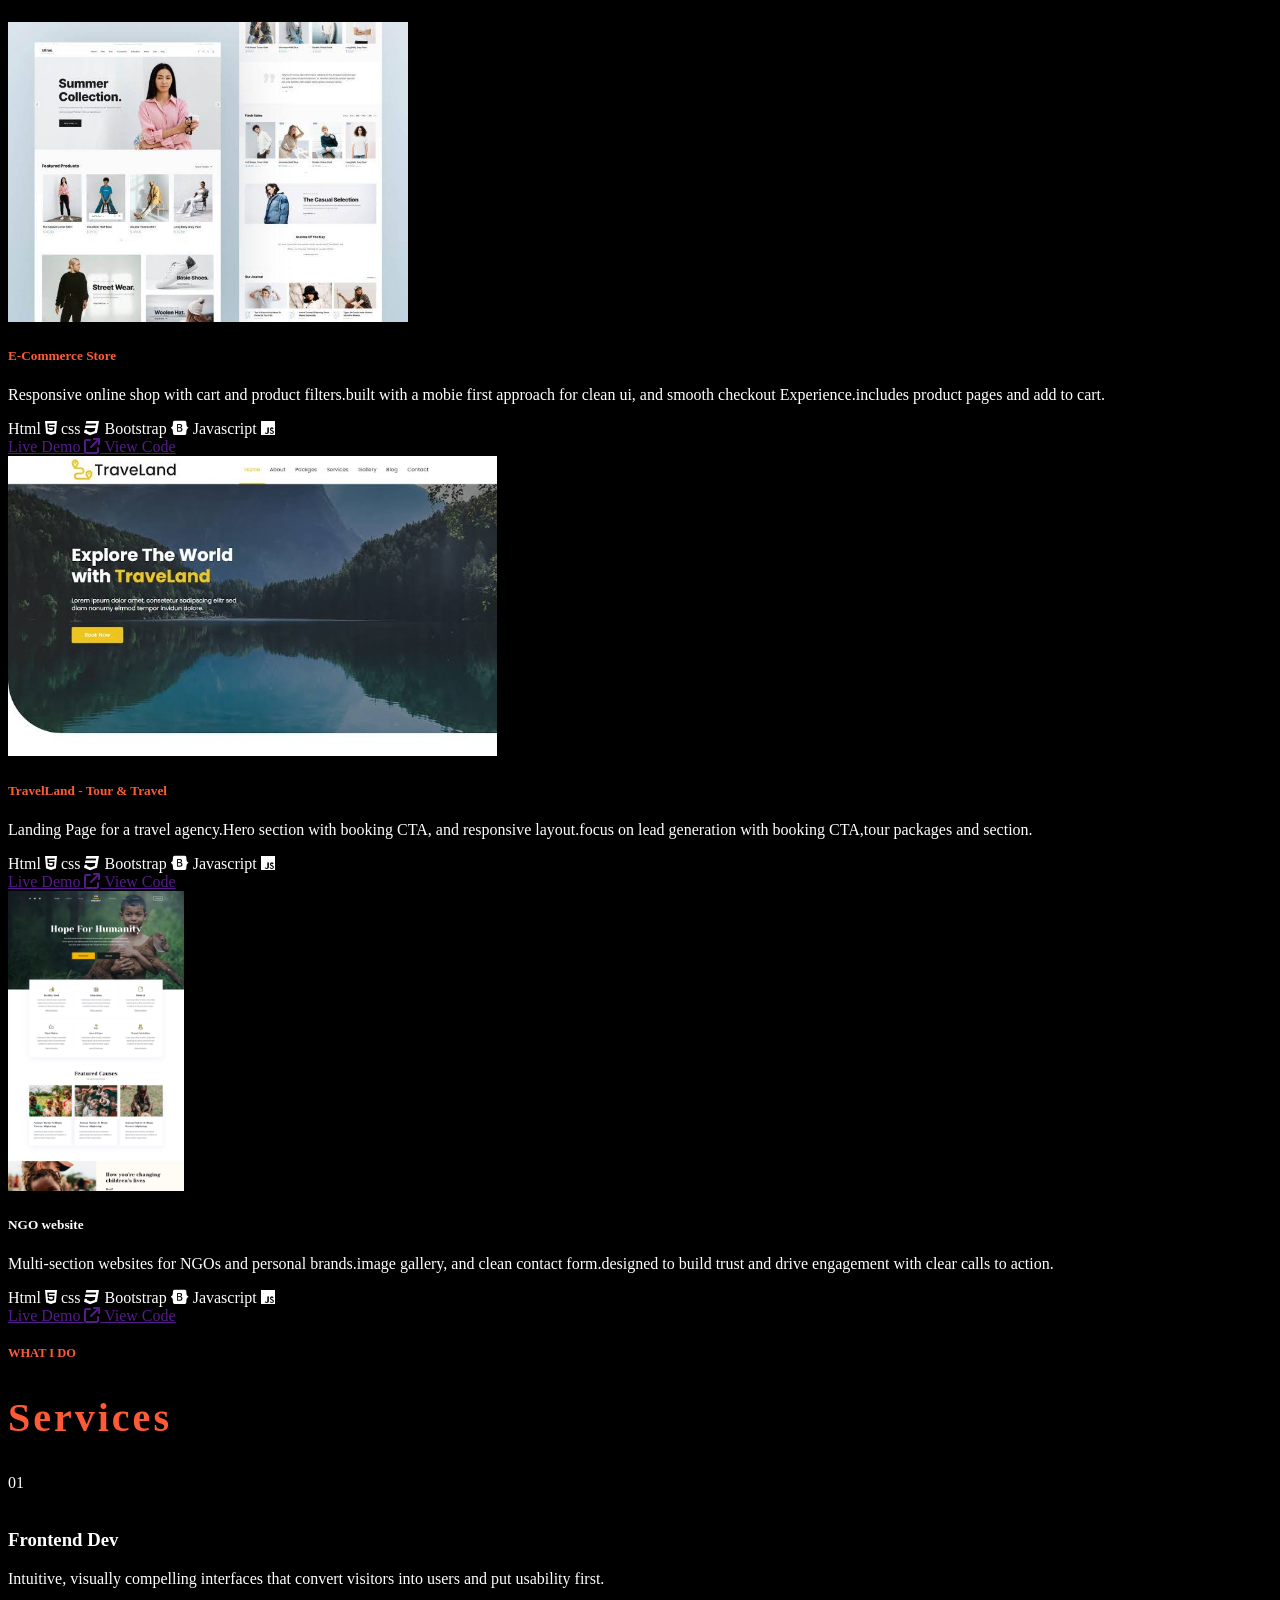
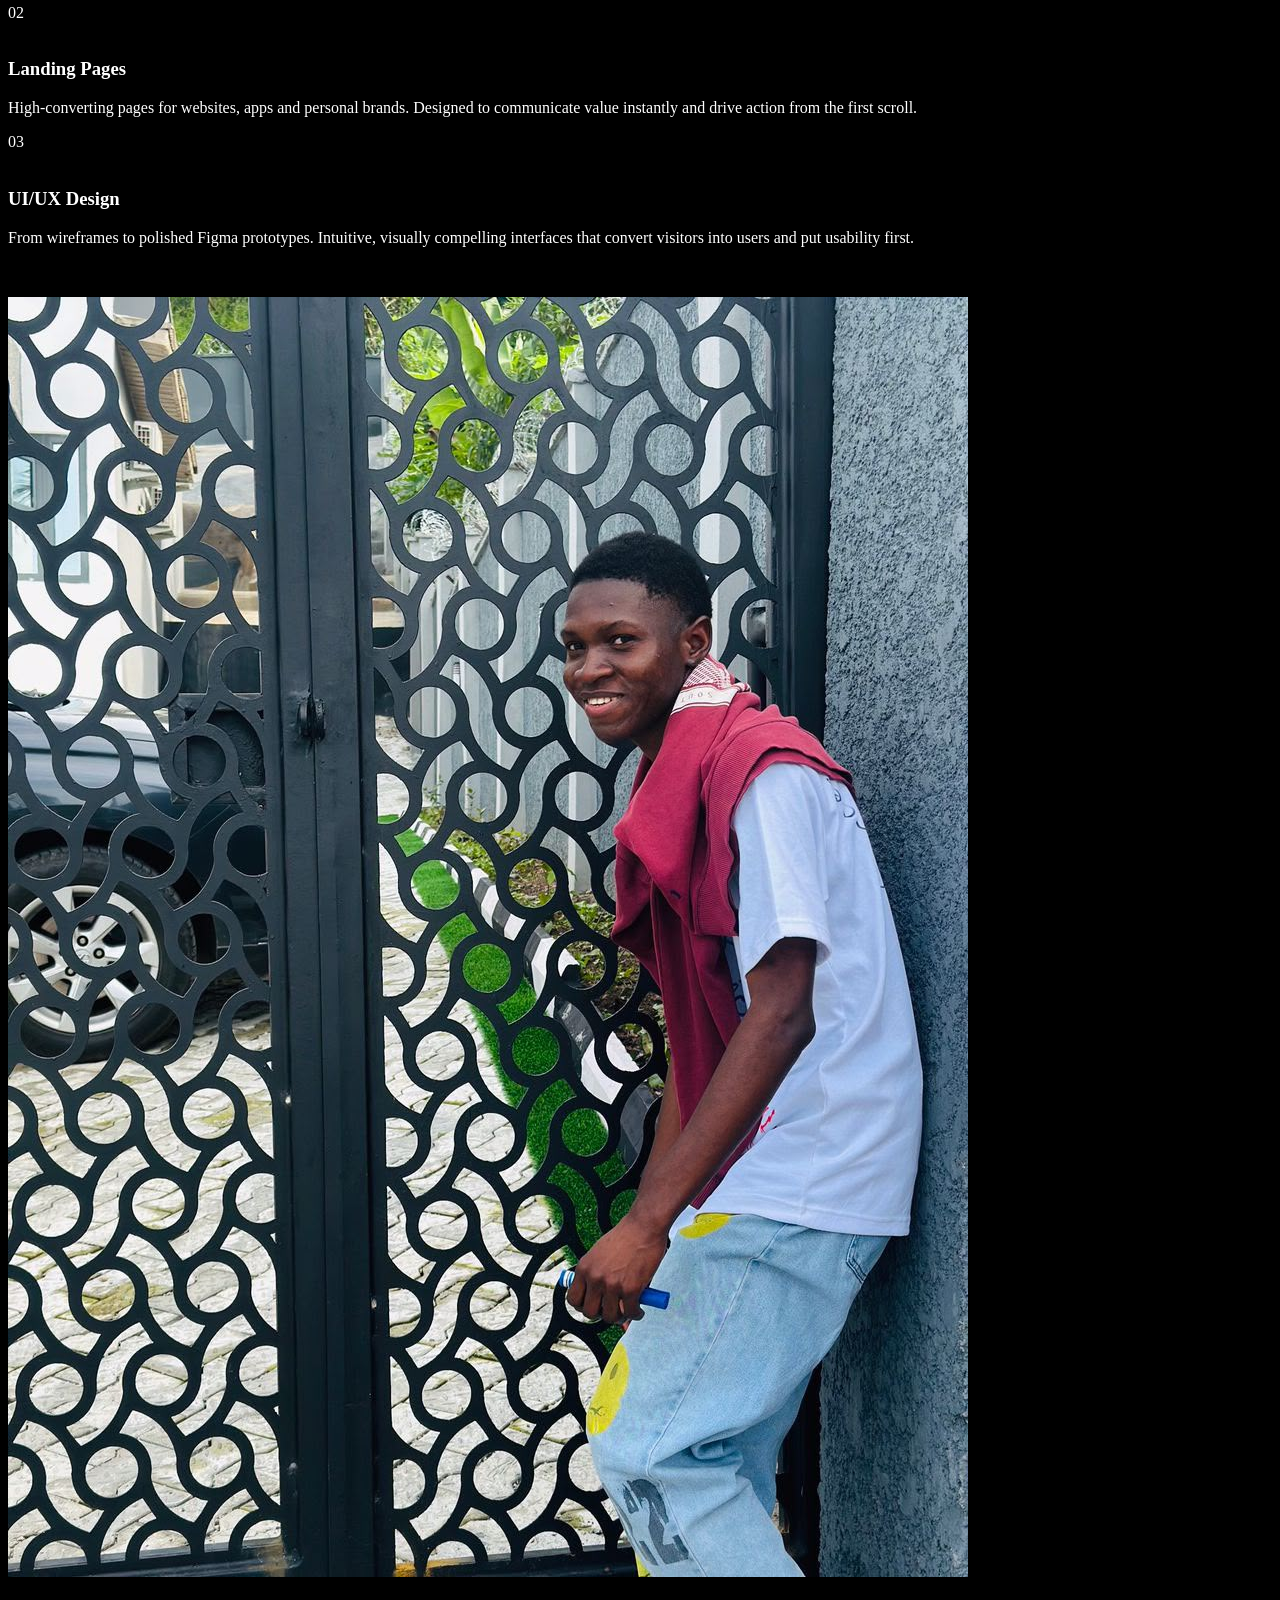
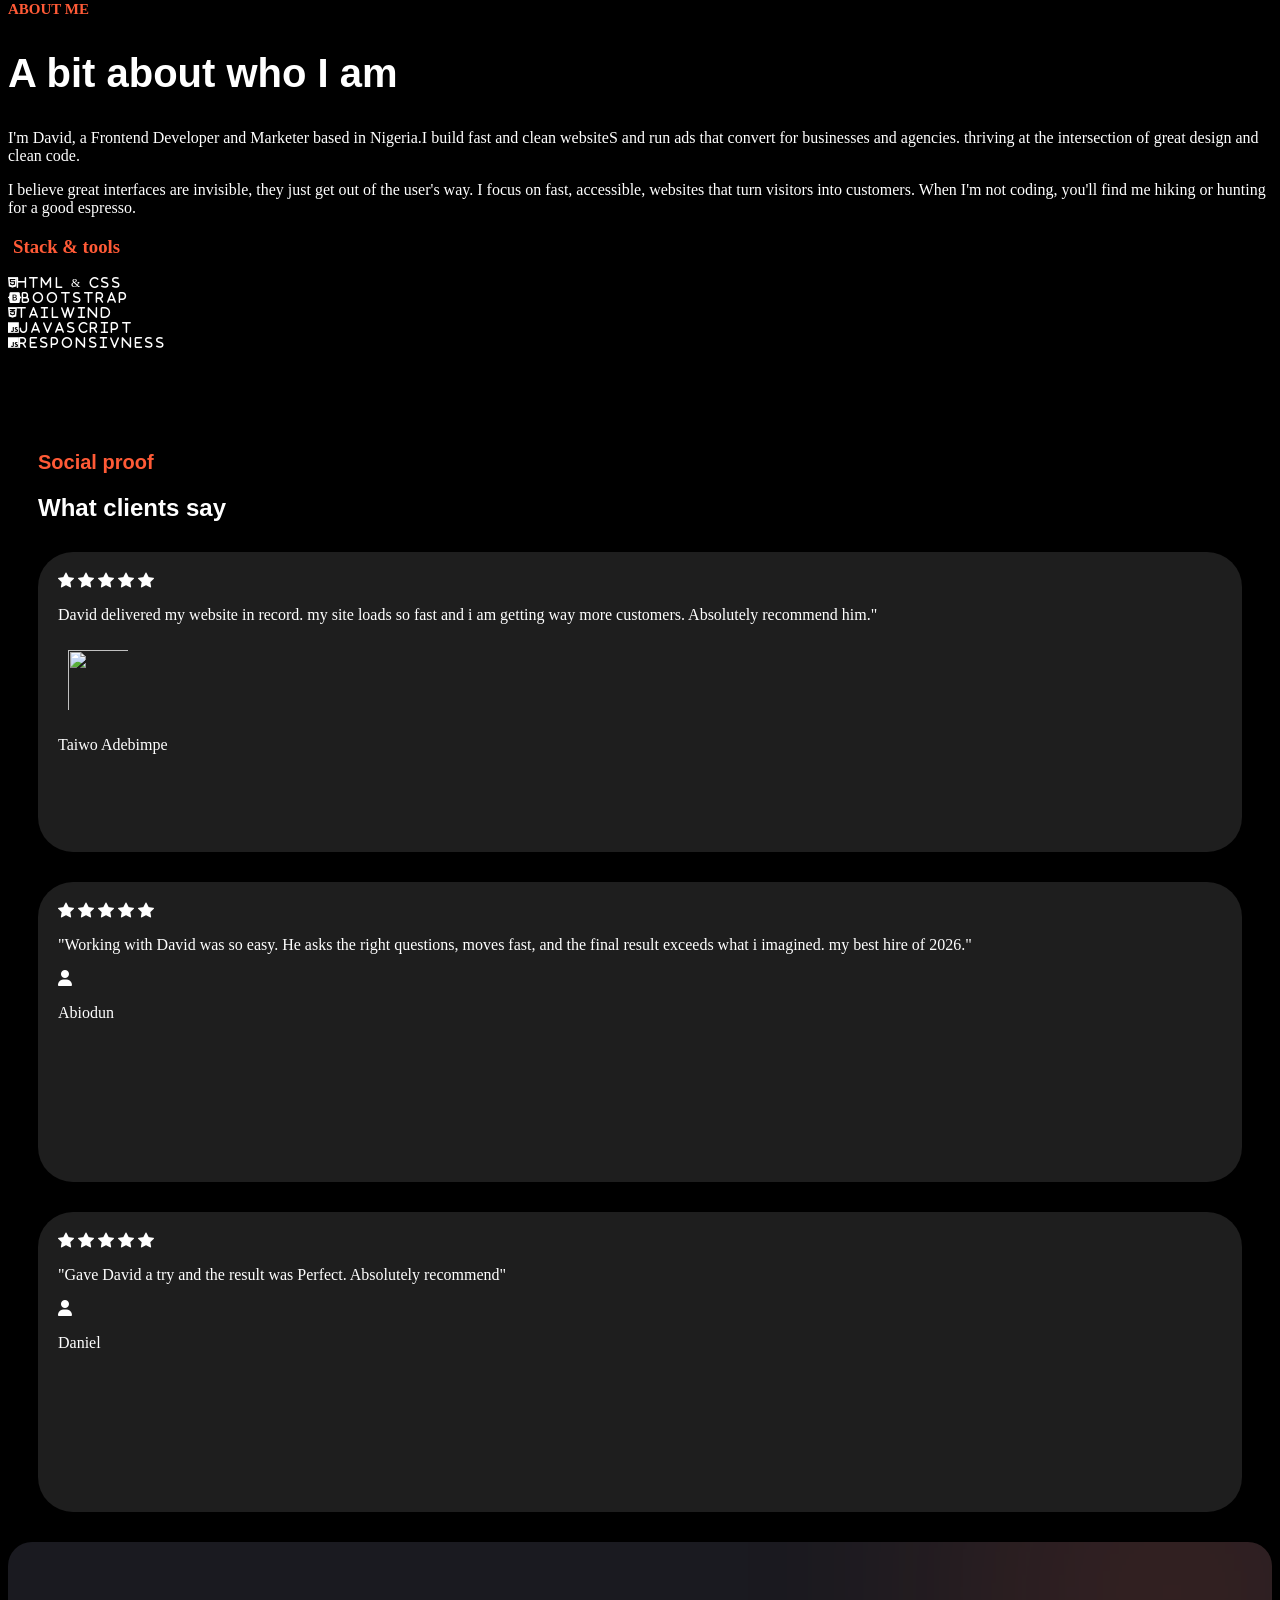
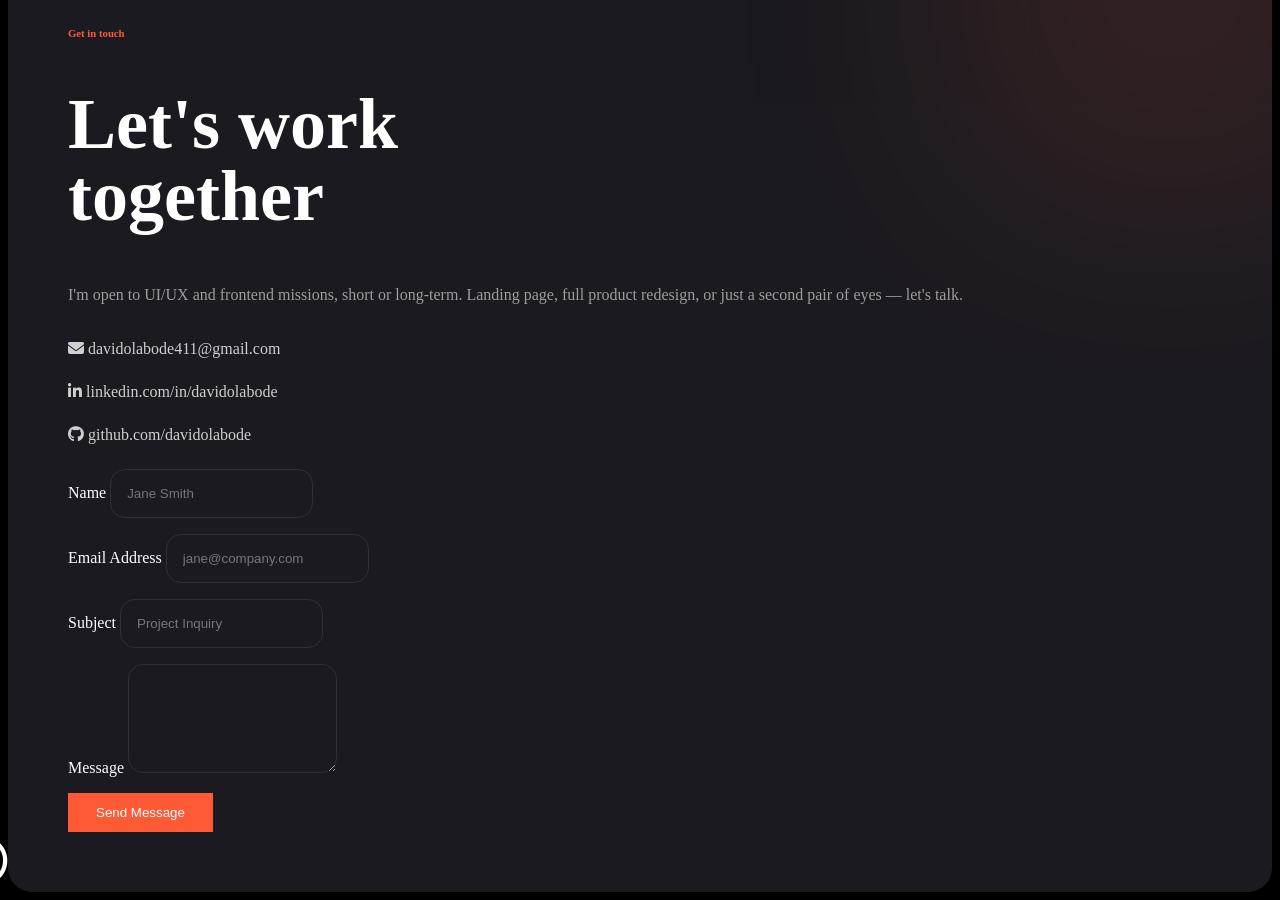
==== commit fdc70f95: "Update print statement from 'Hello' to 'Goodbye'" ====
--- a/index.html
+++ b/index.html
@@ -5,13 +5,15 @@
   <meta charset="UTF-8">
   <meta name="viewport" content="width=device-width, initial-scale=1.0">
   <title>Document</title>
-<link href="https://cdn.jsdelivr.net/npm/bootstrap@5.3.8/dist/css/bootstrap.min.css" rel="stylesheet">
+  <link rel="stylesheet" href="/css/bootstrap.min.css">
+
   <link rel="stylesheet" href="https://cdnjs.cloudflare.com/ajax/libs/font-awesome/6.7.2/css/all.min.css">
 
   <link rel="stylesheet" href="https://cdn.jsdelivr.net/npm/bootstrap-icons@1.11.3/font/bootstrap-icons.min.css">
 
   <link rel="stylesheet" href="/miport.css">
   
+  </style>
 </head>
 
 <body class="" data-bs-spy="scroll" data-bs-target="#navbar" data-bs-offset="60" tabindex="0">
@@ -63,38 +65,39 @@
 
 
 
-  <div class="container px-lg-5 p-md-5 pad hero-animation" id="services">
+  <div class="container  px-lg-5 p-md-5 pad hero-animation" id="services">
     <div class="">
     <div class="row">
       <div class="c col-lg-6 left-animation">
-        <h3 class="text-info ms-2">Available for work</h3>
-        <h2 class="text-light mt-3 ms-2 dav col-sm-12 line fs-1">Hi, I'm <span class="text-info word "></span></h2>
-        <p class="text-muted fw-bold h2 mt-4 col-lg-9 txt">Social<span class="text-white"> Marketer &</span> <span
-            class="text-white">Frontend Developer</span>. I design and build digital products that people love to use —
-          fast, clean, and accessible.</p>
-
+        <h3 class="text-info ms-2 fs-1 ava">Available for work</h3>
+        <h2 class="text-light mt-4 mb-2 ms-2 dav col-sm-12 line fs-1 ava1">Hi, I'm <span class="text-info">David</span></h2>
+        
+        <p class="text-muted fs-4 fw-bold h2 mt-2 col-lg-9 txt"><span
+            class="text-white mt-5">Frontend Developer.</span>
+          I design and build modern,responsive websites and Intuitive user interfaces that are clean, fast and accessible.</p>
+    
 
 
         <div class="div d-flex gap-5">
           <a href="work"
-            class="text-decoration-none workk d-block mt-4 px-2 py-3">View My Work  <i class="fa-solid fa-chevron-right d-inline"></i></a>
-          <a href="" class="text-decoration-none workkk d-block ">Get in touch</a>
+            class="text-decoration-none workk d-block mt-4 px-2 py-3 bg-view">View My Work  <i class="fa-solid fa-chevron-right d-inline"></i></a>
+          <a href="" class="text-decoration-none workkk d-block touch">Get in touch</a>
 
         </div>
         <div class="container  project d-flex  gap-5">
           <div class="first">
-            <h1 class="ms-3 y">10+</h1>
+            <h1 class="ms-3 y" id="count">10+</h1>
             <p class="h5 pro ">Projects Done</p>
           </div>
 
           <div class="second">
-            <h1 class="ms-0 ms-lg-2 y">100%</h1>
-            <p class="h5 pro">job Success</p>
+            <h1 class="ms-0 ms-lg-2 y" id="count">100%</h1>
+            <p class="h5 pro">On-time-delivery</p>
           </div>
 
 
           <div class="third">
-            <h1 class="ms-3 y">2y+</h1>
+            <h1 class="ms-3 y " id="count">2y+</h1>
             <p class="h5 pro">Experience</p>
           </div>
         </div>
@@ -114,14 +117,14 @@
 <!---My project-->
 
       
-<div class="    container animate mt-5 mt-4" id="work">
-<div class="row">
+<div class="container animate  " id="work">
+<div class="row align-items-start">
   <div class="myproject">
     <h3 class="mb-4 ms-3">VIEW PROJECTS</h3>
   </div>
 <div class="col-md-12  col-lg-4 col-11 mb-5 mx-auto ">
 
-<div class="card card-w shadow-sm border-0">
+<div class="card card-w shadow-sm border-0 ">
 
    <div class="position-relative image-box">
  
@@ -137,27 +140,20 @@
    </div>
 
 <div class="card-body p-4  d-flex flex-column bg-dark">
-<h5 class="card-title text-white">E-Commerce Store</h5>
-<p class="fw-bold">Responsive online shop with cart and product filters.</p>
-<div class="stats mb-2">
-  <span class="d-block  fw-bold">Mobile First
-    <i class="ms-2 fa-solid fa-mobile-screen-button"></i>
-  </span>
-  <span class="fw-bold ">Fast Loading
-    <i class="ms-1 fa-solid fa-bolt"></i>
-  </span>
-</div>
+<h5 class="card-title text-info">E-Commerce Store</h5>
+<p class="fw-bold">Responsive online shop with cart and product filters.built with a mobie first approach for clean ui, and smooth checkout Experience.includes product pages and add to cart.</p>
+
 <div class="mb-2">
-  <span class="badge bg-success text-white  fs-6">Html
+  <span class="badge bstack text-white  fs-6">Html
      <i class="ms-1 fa-brands fa-html5 fs-4 text-white"></i>
   </span>
-  <span class="badge bg-success text-white p-2 fs-5">css
+  <span class="badge bstack text-white p-2 fs-5">css
     <i class="ms-1 fa-brands fa-css3 fs-4 text-white"></i>
   </span>
-  <span class="badge bg-success text-white p-2">Bootstrap
+  <span class="badge bstack text-white p-2">Bootstrap
     <i class="ms-1 fa-brands fa-bootstrap fs-4 text-white"></i>
   </span>
-  <span class="badge bg-success text-white mt-2">Javascript
+  <span class="badge bstack text-white mt-2">Javascript
     <i class="ms-1 fa-brands fa-js fs-4 text-white"></i>
   </span>
 </div>
@@ -185,7 +181,7 @@
 
 <!--second card-->
 
-<div class="col-md-12 col-lg-4 col-11 mx-auto  mb-5">
+<div class="col-md-12 col-lg-4 col-11 mx-auto mb-5">
 
 <div class="card card-w shadow-sm border-0 ">
 
@@ -202,33 +198,25 @@
   </div>
 
 <div class="card-body p-4  d-flex flex-column bg-dark ">
-<h5 class="card-title text-white"> TravelLand - Tour & Travel </h5>
-
-<p class="fw-bold">Landing Page for a travel agency.Hero section with booking CTA, and responsive layout.</p>
-
-<div class="stats mb-2">
-  <span class="d-block  fw-bold">Mobile First
-    <i class="ms-2 fa-solid fa-mobile-screen-button"></i>
-  </span>
-  <span class="fw-bold ">Fast Loading
-    <i class="ms-1 fa-solid fa-bolt"></i>
-  </span>
-</div>
+<h5 class="card-title text-info fw-bolder"> TravelLand - Tour & Travel </h5>
+
+<p class="fw-bold">Landing Page for a travel agency.Hero section with booking CTA, and responsive layout.focus on lead generation with booking CTA,tour packages and section.</p>
+
+
 <div class="mb-2">
-  <span class="badge bg-success text-white  fs-6">Html
+  <span class="badge bstack text-white  fs-6">Html
      <i class="ms-1 fa-brands fa-html5 fs-4 text-white"></i>
   </span>
-  <span class="badge bg-success text-white p-2 fs-5">css
+  <span class="badge bstack text-white p-2 fs-5">css
     <i class="ms-1 fa-brands fa-css3 fs-4 text-white"></i>
   </span>
-  <span class="badge bg-success text-white p-2">Bootstrap
+  <span class="badge bstack text-white p-2">Bootstrap
     <i class="ms-1 fa-brands fa-bootstrap fs-4 text-white"></i>
   </span>
-  <span class="badge bg-success text-white mt-2">Javascript
+  <span class="badge bstack text-white mt-2">Javascript
     <i class="ms-1 fa-brands fa-js fs-4 text-white"></i>
   </span>
 </div>
-
 
 
 <div class="mt-auto ">
@@ -245,18 +233,18 @@
 </div>
 
 
-
-
-</div>
+</div>
+
+
 
 <!--last card-->
 
 
-<div class="col-md-12 col-lg-4 col-11 mx-auto d-flex mb-3 ">
-
-  
-
-<div class="card card-w shadow-sm border-0" style="cursor: pointer;">
+<div class="col-md-12 col-lg-4 col-11 mx-aut0 d-flex mb-3 ">
+
+  
+
+<div class="card card-w shadow-sm border-0 " style="cursor: pointer;">
  
 
 
@@ -277,42 +265,38 @@
 
 
   
-<div class="card-body p-4 m-0  d-flex flex-column bg-dark">
+<div class="card-body p-4   d-flex flex-column bg-dark">
 <h5 class="card-title text-white">NGO website</h5>
-<p class="fw-bold">Multi-section websites for NGOs and personal brands.image gallery,  and clean contact form</p>
-<div class="stats mb-2">
-  <span class="d-block  fw-bold">Mobile First
-    <i class="ms-2 fa-solid fa-mobile-screen-button"></i>
-  </span>
-  <span class="fw-bold ">Fast Loading
-    <i class="ms-1 fa-solid fa-bolt"></i>
-  </span>
-</div>
-
-<div class="mb-2">
-  <span class="badge bg-success text-white  fs-6">Html
+<p class="fw-bold">Multi-section websites for NGOs and personal brands.image gallery,  and clean contact form.designed to build trust and drive engagement with clear calls to action.</p>
+
+
+<div class="mb-2 ">
+  <span class="badge bstack text-white  fs-6">Html
      <i class="ms-1 fa-brands fa-html5 fs-4 text-white"></i>
   </span>
-  <span class="badge bg-success text-white p-2 fs-5">css
+  <span class="badge bstack text-white p-2 fs-5">css
     <i class="ms-1 fa-brands fa-css3 fs-4 text-white"></i>
   </span>
-  <span class="badge bg-success text-white p-2">Bootstrap
+  <span class="badge bstack text-white p-2">Bootstrap
     <i class="ms-1 fa-brands fa-bootstrap fs-4 text-white"></i>
   </span>
-  <span class="badge bg-success text-white mt-2">Javascript
+  <span class="badge bstack text-white mt-2">Javascript
     <i class="ms-1 fa-brands fa-js fs-4 text-white"></i>
   </span>
-
-</div>
-
-
-<div class="mt-auto mb-4 project">
-  <a href="" class="btn btn-info  me-3">Live Demo
+</div>
+<div class="mt-auto">
+  <a href="" class="btn btn-info mt-3 me-3">Live Demo
     <i class=" fa-solid fa-arrow-up-right-from-square"></i>
 
   </a>
-<a href="" class="btn btn-info">View Code</a>
-</div>
+  <a href="" class="btn btn-info mt-3">View Code</a>
+
+</div>
+
+
+
+
+
 
 </div>
 
@@ -395,7 +379,7 @@
 
 <div class="m-0 col-12 col-lg-6 animate">
   
-  <h5 class="about mt-5">ABOUT ME</h5>
+  <h5 class="about fs-3 mt-5">ABOUT ME</h5>
   <h2 class="bit mt-4">A bit about
 who I am</h2>
 
@@ -408,7 +392,7 @@
 <div class="container-fluid mt-3">
   <div class="skill d-flex justify-content-between align-items-center">
 <i class="fa-brands fa-html5"><span class="m-2 letter">HTML & CSS</span></i>
-<span class="fs-4">90%</span>
+<span class="fs-4"></span></span>
   </div>
   <div class="progress mb-3 mt-3 bg-progress rounded-pill">
     <div class="progress-bar bg-bar" style="width: 90%;"></div>
@@ -416,7 +400,7 @@
 
    <div class="skill d-flex justify-content-between align-items-center">
 <i class="fa-brands fa-bootstrap"><span class="m-2 letter">Bootstrap</span></i>
-<span class="fs-4">90%</span>
+<span class="fs-4"></span>
   </div>
 
   <div class="progress mb-3 mt-3 bg-progress rounded-pill">
@@ -425,7 +409,7 @@
 
 <div class="skill d-flex justify-content-between align-items-center">
 <i class="fa-brands fa-css3-alt"><span class="m-2 letter">Tailwind</span></i>
-<span class="fs-4">75%</span>
+<span class="fs-4"></span>
   </div>
 
   <div class="progress mb-3 mt-3 bg-progress rounded-pill">
@@ -435,21 +419,21 @@
 
   <div class="skill d-flex justify-content-between align-items-center">
 <i class="fa-brands fa-js"><span class="m-2 letter">Javascript</span></i>
-<span class="fs-4">70%</span>
+<span class="fs-4"></span>
   </div>
 
   <div class="progress mt-3 mb-2 bg-progress rounded-pill">
-    <div class="progress-bar bg-bar" style="width:70%"></div>
+    <div class="progress-bar bg-bar" style="width:60%"></div>
   </div>
 
 
  <div class="skill d-flex justify-content-between align-items-center">
 <i class="fa-brands fa-js"><span class="m-2 letter">Responsivness</span></i>
-<span class="fs-4">95%</span>
+<span class="fs-4"></span>
   </div>
 
   <div class="progress mt-3 bg-progress rounded-pill">
-    <div class="progress-bar bg-bar" style="width:70%"></div>
+    <div class="progress-bar bg-bar" style="width:90%"></div>
   </div>
  
 
@@ -495,8 +479,7 @@
           </span>
 
 
-          <p class="ms-3 txtt mt-3 p-2">David delivered our redesign in record time and the quality blew us away. Our
-            conversion rate jumped 28% in the first month. Absolutely recommend."</p>
+          <p class="ms-3 txtt mt-3 p-2">David delivered my website in record. my site loads so fast and i am getting way more customers. Absolutely recommend him."</p>
 
           <div class="img-mainn d-flex mt-4 ms-3">
             <img src="./image/tg.jpg.JPG" class="img-fluid img2 rounded-pill iii">
@@ -531,11 +514,12 @@
           </div>
 
 
-          <p class="ms-3 txtt mt-2 p-2">"Working with David is a dream. He asks the right questions, moves fast, and the
-            final result always exceeds what we imagined. Our best hire of 2026."</p>
+          <p class="ms-3 txtt mt-2 p-2">"Working with David was so easy. He asks the right questions, moves fast, and the
+            final result  exceeds what i imagined. my  best hire of 2026."</p>
 
           <div class="img-mainn d-flex review-pics mt-4 ms-3">
-            <img src="./image/client.jpg.jpg" class="img-fluid img2 rounded-pill iii">
+            <div class="div mt-3">
+            <span class="badge-icon"><i class="fa-solid fa-user"></i></span></div>
             <p class="fw-bold mt-3 ms-3">Abiodun</p>
           </div>
 
@@ -567,13 +551,13 @@
             </span>
           </div>
 
-          <p class="ms-3 txtt mt-3 ">"David delivered our redesign in record time and the quality blew us away. Our
-            conversion rate jumped 28% in the first month. Absolutely recommend 100%."</p>
+          <p class="ms-3 txtt mt-3 ">"Gave David a try and the result was Perfect. Absolutely recommend"</p>
 
 
           <div class="img-mainn d-flex review-pics mt-4 ms-3">
-            <img src="./image/client.jpg.jpg" class="img-fluid img2 rounded-pill iii">
-            <p class="fw-bold mt-3 ms-3">Shaul shampson</p>
+            <div class="div mt-3">
+            <span class="badge-icon"><i class="fa-solid fa-user"></i></span></div>
+            <p class="fw-bold mt-3 ms-3">Daniel</p>
           </div>
         </div>
       </div>
@@ -700,6 +684,4 @@
 
 
 
-
-
 </html>
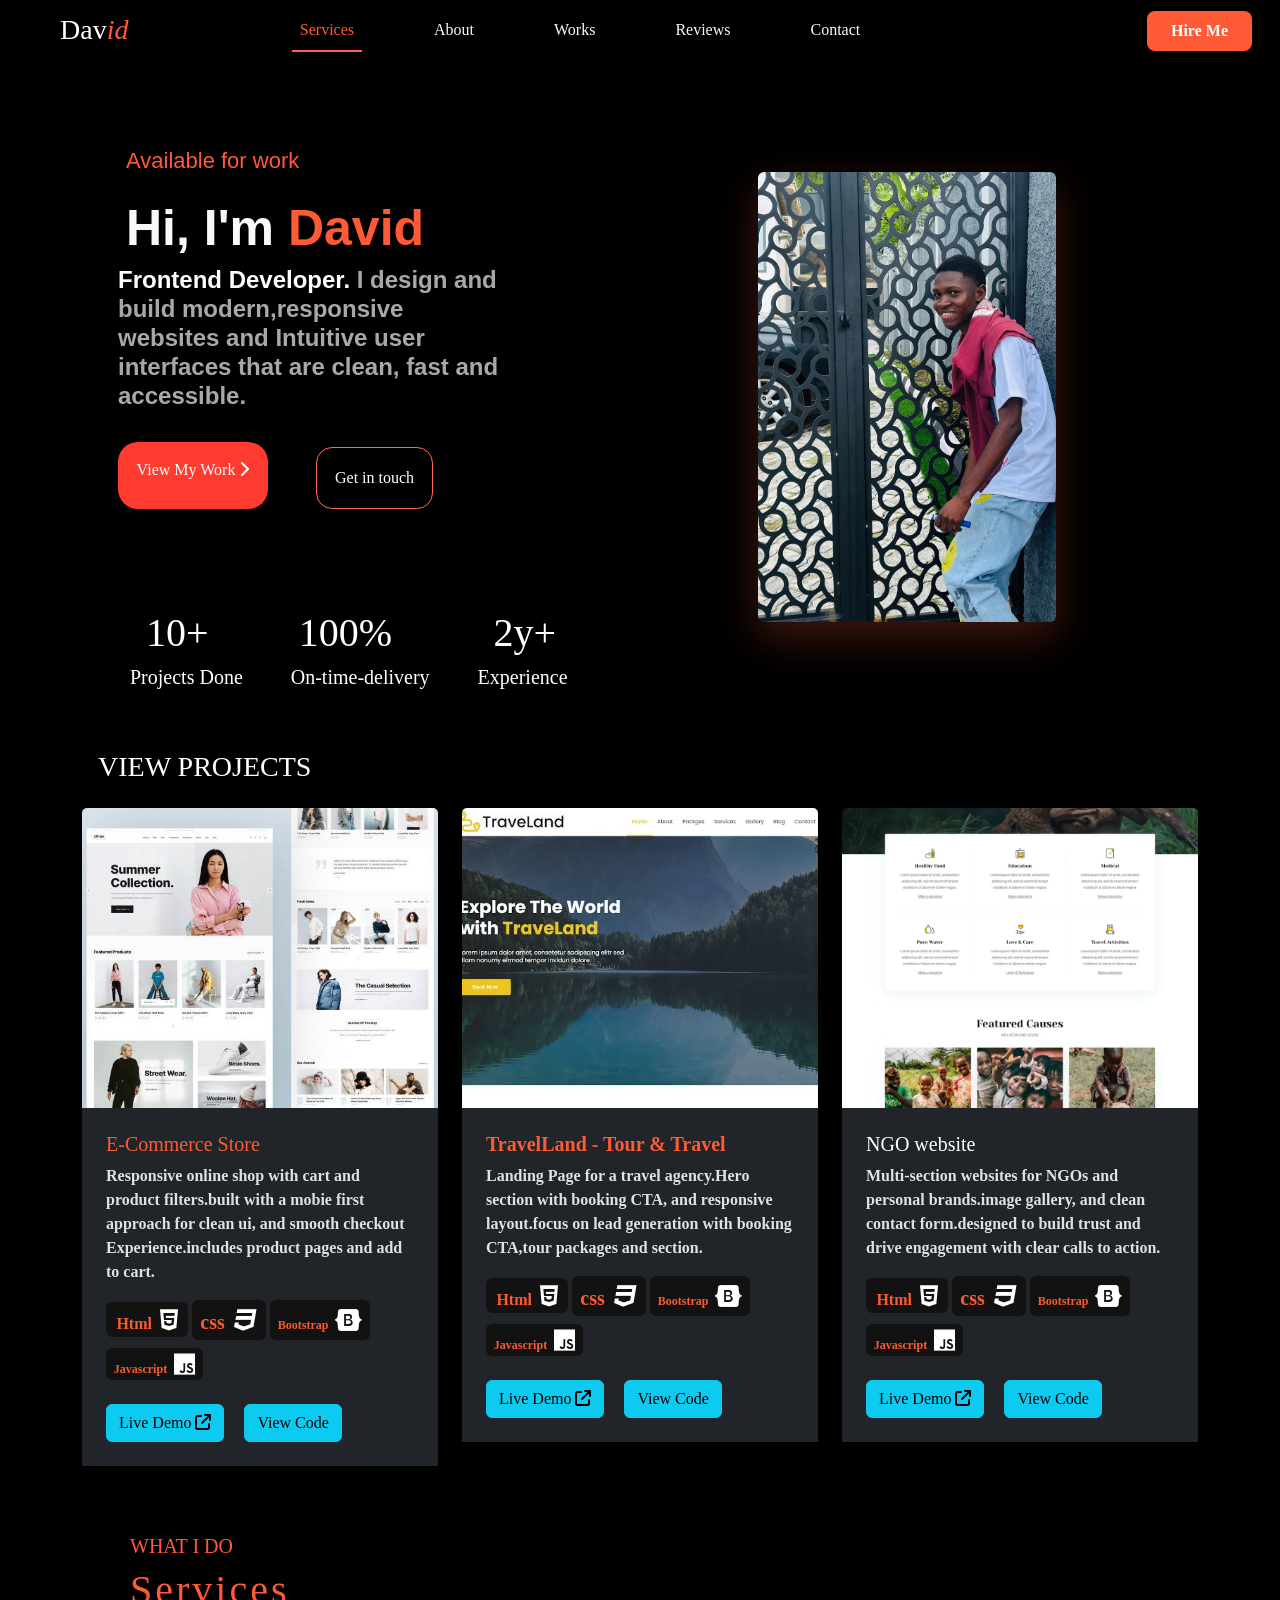
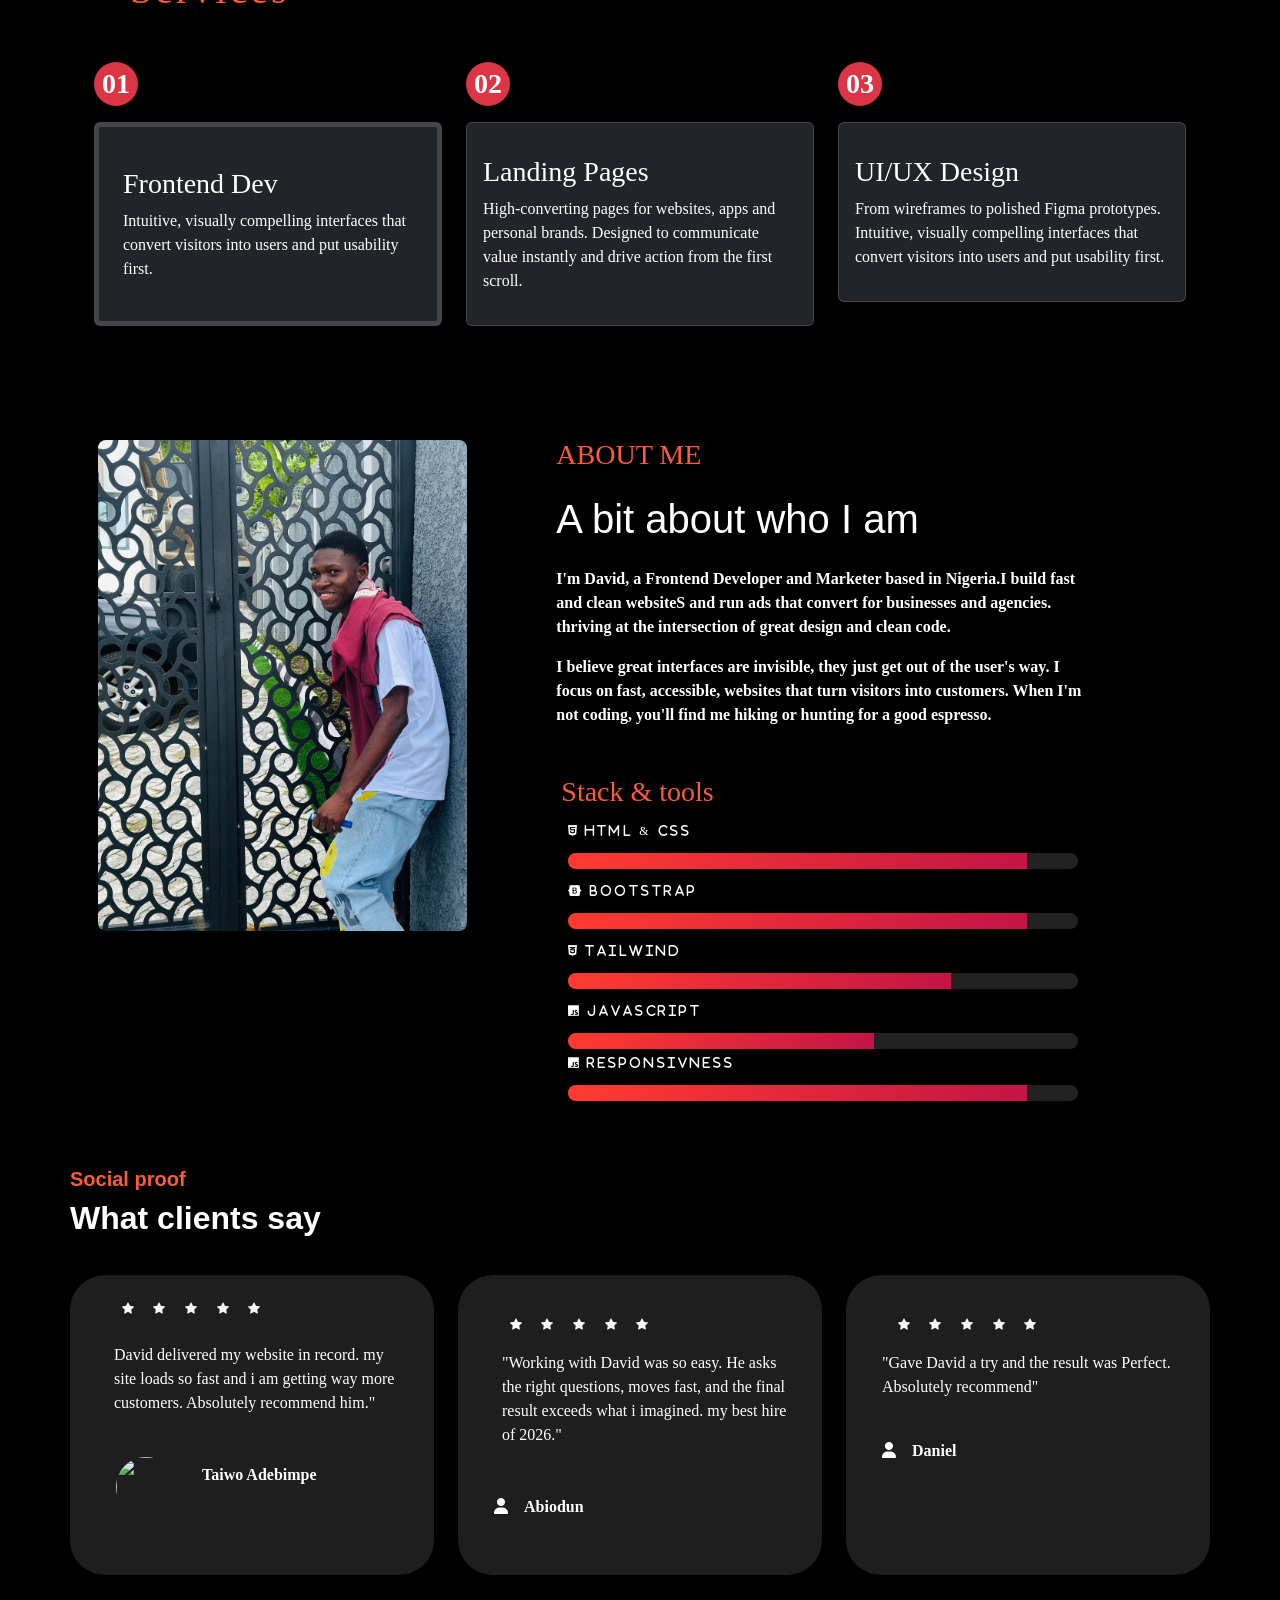
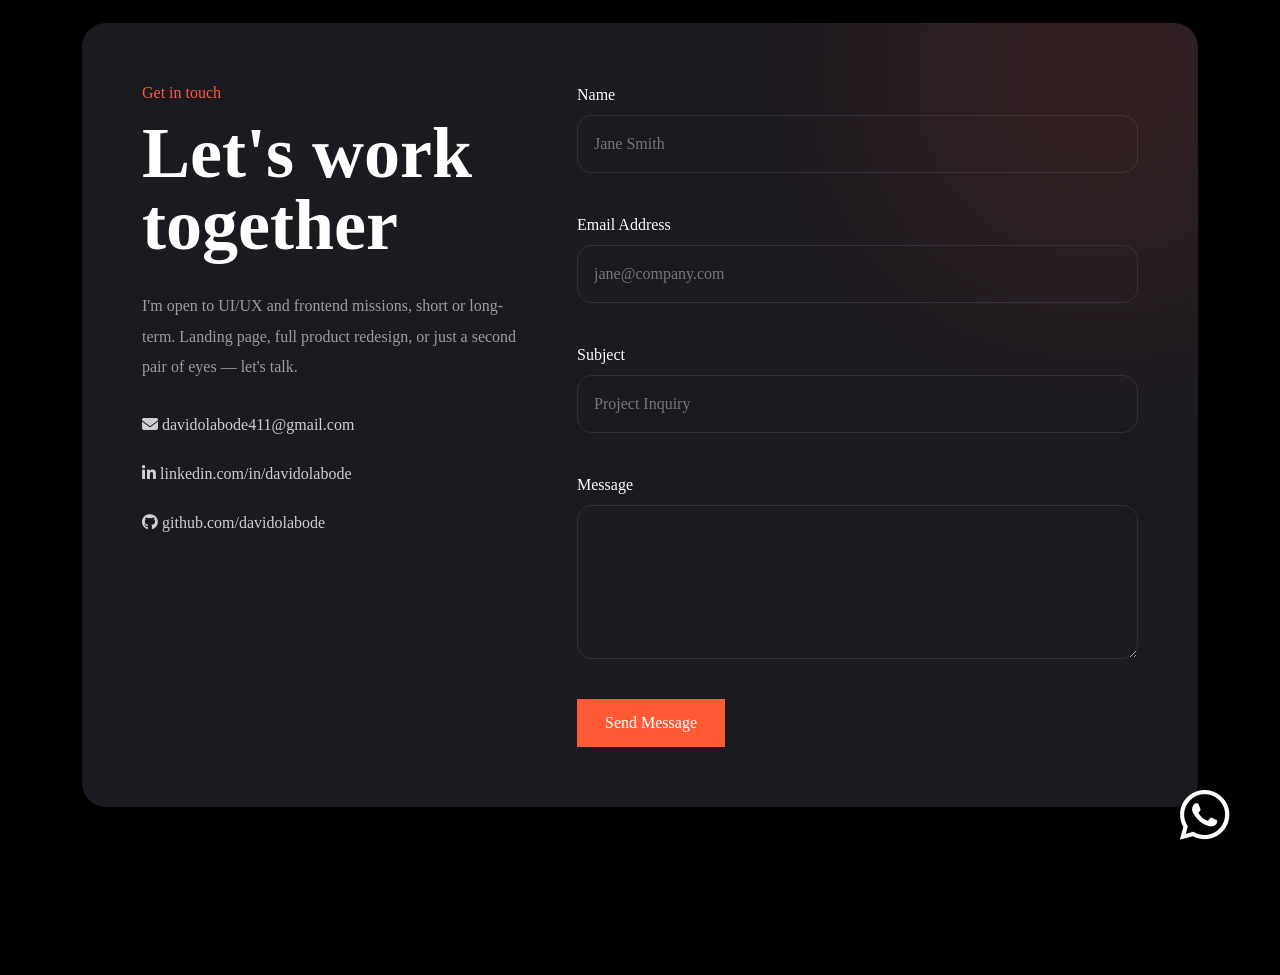
==== commit 51651c69: "Update print statement from 'Hello' to 'Goodbye'" ====
--- a/index.html
+++ b/index.html
@@ -5,7 +5,7 @@
   <meta charset="UTF-8">
   <meta name="viewport" content="width=device-width, initial-scale=1.0">
   <title>Document</title>
-  <link rel="stylesheet" href="/css/bootstrap.min.css">
+  <link href="https://cdn.jsdelivr.net/npm/bootstrap@5.3.8/dist/css/bootstrap.min.css" rel="stylesheet">
 
   <link rel="stylesheet" href="https://cdnjs.cloudflare.com/ajax/libs/font-awesome/6.7.2/css/all.min.css">
 
--- a/miport.css
+++ b/miport.css
@@ -24,7 +24,8 @@
 .hero-animation{
     opacity: 0;
     transform: translateY(60px);
-    animation: heroPop .9s ease forwards;
+    animation: heroPop 2s ease  forwards;
+
 }
 
 @keyframes heroPop{
@@ -41,7 +42,8 @@
 .left-animation{
     opacity:0;
     transform:translateX(-60px);
-    animation:leftFade .8s ease forwards;
+    animation:leftFade 2s ease forwards;
+    
 }
 
 @keyframes leftFade{
@@ -396,17 +398,14 @@
   opacity: 1;
   transform: translateY(0);
 }
-
-    
-
-     
-
-    .hh {
-      text-align: end;
-      margin-left: -50px;
-      position: fixed;
-      bottom: 0;
-      z-index: 99;
+   
+
+    .hh{
+      text-align: right !important;
+      margin-left: -50px ;
+      position: fixed ;
+      bottom:0 ;
+      z-index: 999 ;
 
     }
 
@@ -425,7 +424,7 @@
       color: white;
       font-size: 50px !important;
       animation: dav 2s ease-in-out infinite;
-      display: inline-block;
+      display:inline-block;
     }
 
     .mee {
@@ -749,3 +748,40 @@
 .pt{
     margin-top: 50px;
 }
+.bg-view{
+  background: #ff3b30;
+  color: white;
+  border: 0;
+  
+}
+.bg-view:hover{
+  color: white;
+}
+.touch{
+  border-color: #ff6c4c;
+}
+.touch:hover{
+  color: white;
+}
+
+.ava{
+  font-family: 'inter',sans-serif;
+  font-size: 22px !important;
+}
+.ava1{
+  font-family: 'inter',sans-serif;
+  font-size: 50px !important;
+}
+
+.bstack{
+  background: #121212;
+  color: #ff5a2d !important;
+  font-weight: bold;
+  transition:all 1s;
+  
+}
+.bstack:hover{
+  background: #ff5a2d;
+  color: white !important;
+  transform: translateY(-2px);
+}
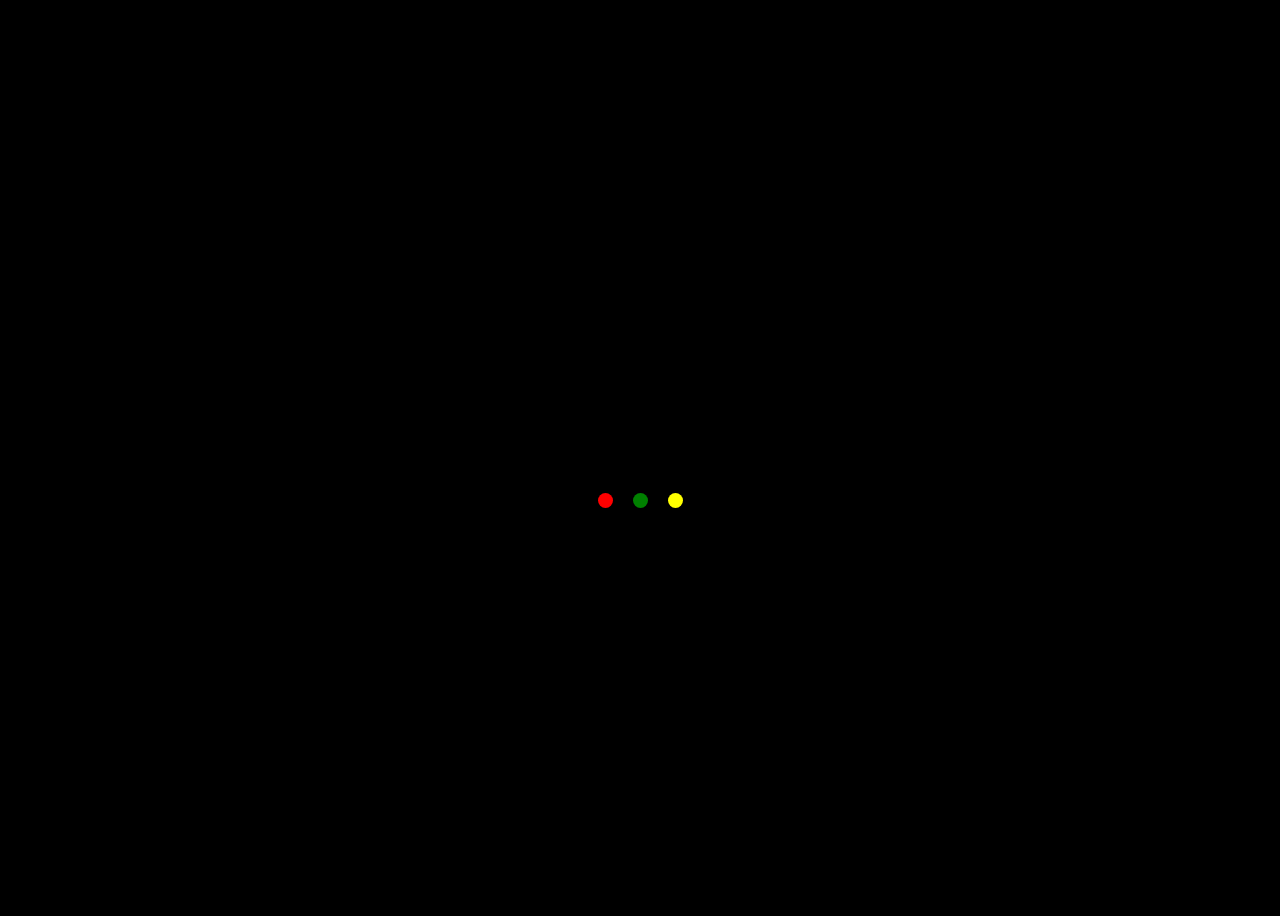
==== commit 42425b8d: "Add initial HTML structure with animations" ====
--- a/index.html
+++ b/index.html
@@ -1,687 +1,149 @@
-<!DOCTYPE html>
-<html lang="en" data-bs-theme="dark">
-
-<head>
-  <meta charset="UTF-8">
-  <meta name="viewport" content="width=device-width, initial-scale=1.0">
-  <title>Document</title>
-  <link href="https://cdn.jsdelivr.net/npm/bootstrap@5.3.8/dist/css/bootstrap.min.css" rel="stylesheet">
-
-  <link rel="stylesheet" href="https://cdnjs.cloudflare.com/ajax/libs/font-awesome/6.7.2/css/all.min.css">
-
-  <link rel="stylesheet" href="https://cdn.jsdelivr.net/npm/bootstrap-icons@1.11.3/font/bootstrap-icons.min.css">
-
-  <link rel="stylesheet" href="/miport.css">
-  
-  </style>
-</head>
-
-<body class="" data-bs-spy="scroll" data-bs-target="#navbar" data-bs-offset="60" tabindex="0">
-  <nav class="navbar navbar-expand-lg bar navbar-dark shadow-lg fixed-top" id="navbar">
-
-    <div class="container-fluid ms-5">
-      <!--- <a class="navbar-brand" href="#">Dav<i class="text-info">id</i></a>--->
-      <h3 class="da">Dav<i class="text-info">id</i></h3>
-      <button class="navbar-toggler" type="button" data-bs-toggle="collapse" data-bs-target="#collapsibleNavbar">
-        <span class="navbar-toggler-icon"></span>
-      </button>
-      <div class="collapse navbar-collapse justify-content-center ms-lg-5 u " id="collapsibleNavbar">
-        <ul class="navbar-nav  gap-lg-3 mx-auto" id="main">
-          <li class="nav-item me-5 ">
-            <a class="nav-link text-light  lii " href="#services">Services</a>
-          </li>
-          <li class="nav-item me-5">
-            <a class="nav-link text-light lii" href="#about">About</a>
-          </li>
-          <li class="nav-item me-5">
-            <a class="nav-link text-light lii" href="#work">Works</a>
-          </li>
-          <li class="nav-item me-5">
-            <a class="nav-link text-light lii" href="#review">Reviews</a>
-          </li>
-          <li class="nav-item me-5 lii">
-            <a class="nav-link text-light" href="#contact">Contact</a>
-          </li>
-        </ul>
-
-
-
-
-
-
-        <div class="ms-lg-auto me-3 Hire text-end">
-          <button type="submit" class="btn-outline-primary px-4 py-2 rounded-3 fw-bold bg-info hire " onclick="window.location.href='#contact'">Hire Me</button>
-        </div>
-
-
-
-        
-
-
-      </div>
-    </div>
-  </nav>
-
-
-
-
-  <div class="container  px-lg-5 p-md-5 pad hero-animation" id="services">
-    <div class="">
-    <div class="row">
-      <div class="c col-lg-6 left-animation">
-        <h3 class="text-info ms-2 fs-1 ava">Available for work</h3>
-        <h2 class="text-light mt-4 mb-2 ms-2 dav col-sm-12 line fs-1 ava1">Hi, I'm <span class="text-info">David</span></h2>
-        
-        <p class="text-muted fs-4 fw-bold h2 mt-2 col-lg-9 txt"><span
-            class="text-white mt-5">Frontend Developer.</span>
-          I design and build modern,responsive websites and Intuitive user interfaces that are clean, fast and accessible.</p>
-    
-
-
-        <div class="div d-flex gap-5">
-          <a href="work"
-            class="text-decoration-none workk d-block mt-4 px-2 py-3 bg-view">View My Work  <i class="fa-solid fa-chevron-right d-inline"></i></a>
-          <a href="" class="text-decoration-none workkk d-block touch">Get in touch</a>
-
-        </div>
-        <div class="container  project d-flex  gap-5">
-          <div class="first">
-            <h1 class="ms-3 y" id="count">10+</h1>
-            <p class="h5 pro ">Projects Done</p>
-          </div>
-
-          <div class="second">
-            <h1 class="ms-0 ms-lg-2 y" id="count">100%</h1>
-            <p class="h5 pro">On-time-delivery</p>
-          </div>
-
-
-          <div class="third">
-            <h1 class="ms-3 y " id="count">2y+</h1>
-            <p class="h5 pro">Experience</p>
-          </div>
-        </div>
-      </div>
-
-      <div class="col-lg-6 mt-4 d  col-12 col-md-8 oo mm right-animation">
-        <img src="./image/me.jpeg" class="img-fluid col-lg-7 img1  rounded-2 d-block  mx-auto" style="height: 450px;object-fit: cover;">
-       
-
-      </div>
-    </div>
-  </div>
-  </div>
-
-
-
-<!---My project-->
-
-      
-<div class="container animate  " id="work">
-<div class="row align-items-start">
-  <div class="myproject">
-    <h3 class="mb-4 ms-3">VIEW PROJECTS</h3>
-  </div>
-<div class="col-md-12  col-lg-4 col-11 mb-5 mx-auto ">
-
-<div class="card card-w shadow-sm border-0 ">
-
-   <div class="position-relative image-box">
- 
-<img src="./image/images10.jpg" class="card-img-top" style="height:300px;object-fit:cover;">
-
-  <!--image here-->
-  <div class="image-text position-absolute top-50" style="display: none;">
-
-  <i class="text ms-5 fa-solid fa-arrow-up-right-from-square"></i>
-
- 
-  </div>
-   </div>
-
-<div class="card-body p-4  d-flex flex-column bg-dark">
-<h5 class="card-title text-info">E-Commerce Store</h5>
-<p class="fw-bold">Responsive online shop with cart and product filters.built with a mobie first approach for clean ui, and smooth checkout Experience.includes product pages and add to cart.</p>
-
-<div class="mb-2">
-  <span class="badge bstack text-white  fs-6">Html
-     <i class="ms-1 fa-brands fa-html5 fs-4 text-white"></i>
-  </span>
-  <span class="badge bstack text-white p-2 fs-5">css
-    <i class="ms-1 fa-brands fa-css3 fs-4 text-white"></i>
-  </span>
-  <span class="badge bstack text-white p-2">Bootstrap
-    <i class="ms-1 fa-brands fa-bootstrap fs-4 text-white"></i>
-  </span>
-  <span class="badge bstack text-white mt-2">Javascript
-    <i class="ms-1 fa-brands fa-js fs-4 text-white"></i>
-  </span>
-</div>
-
-
-
-<div class="mt-auto ">
-  <a href="" class="btn btn-info mt-3 me-3">Live Demo
-
-    <i class=" fa-solid fa-arrow-up-right-from-square"></i>
-
-  </a>
-  <a href="" class="btn btn-info mt-3">View Code</a>
-  
-
-</div>
-
-</div>
-
-</div>
-
-
-
-</div>
-
-<!--second card-->
-
-<div class="col-md-12 col-lg-4 col-11 mx-auto mb-5">
-
-<div class="card card-w shadow-sm border-0 ">
-
-  <div class="position-relative image-box">
- 
-<img src="./image/images.jpg" class="card-img-top" style="height: 300px;object-fit: cover;">
-  <!--image here-->
-  <div class="image-text position-absolute top-50" style="display: none;">
-<a href="" class="text text-decoration-none">View demo
-  <i class="fa-solid fa-arrow-up-right-from-square"></i>
-</a>
-  </div>
-
-  </div>
-
-<div class="card-body p-4  d-flex flex-column bg-dark ">
-<h5 class="card-title text-info fw-bolder"> TravelLand - Tour & Travel </h5>
-
-<p class="fw-bold">Landing Page for a travel agency.Hero section with booking CTA, and responsive layout.focus on lead generation with booking CTA,tour packages and section.</p>
-
-
-<div class="mb-2">
-  <span class="badge bstack text-white  fs-6">Html
-     <i class="ms-1 fa-brands fa-html5 fs-4 text-white"></i>
-  </span>
-  <span class="badge bstack text-white p-2 fs-5">css
-    <i class="ms-1 fa-brands fa-css3 fs-4 text-white"></i>
-  </span>
-  <span class="badge bstack text-white p-2">Bootstrap
-    <i class="ms-1 fa-brands fa-bootstrap fs-4 text-white"></i>
-  </span>
-  <span class="badge bstack text-white mt-2">Javascript
-    <i class="ms-1 fa-brands fa-js fs-4 text-white"></i>
-  </span>
-</div>
-
-
-<div class="mt-auto ">
-  <a href="" class="btn btn-info mt-3 me-3">Live Demo
-    <i class=" fa-solid fa-arrow-up-right-from-square"></i>
-
-  </a>
-  <a href="" class="btn btn-info mt-3">View Code</a>
-
-</div>
-
-</div>
-
-</div>
-
-
-</div>
-
-
-
-<!--last card-->
-
-
-<div class="col-md-12 col-lg-4 col-11 mx-aut0 d-flex mb-3 ">
-
-  
-
-<div class="card card-w shadow-sm border-0 " style="cursor: pointer;">
- 
-
-
-  <div class="position-relative image-box">
-<img src="./image/Main-Image-4.webp" class="card-img-top img-fluid" style="height:300px ;object-fit: cover;">
-  <!--image here-->
-
-  
-  <div class="image-text position-absolute top-50" style="display: none;">
-
-    
-
-  <i class="text ms-5 fa-solid fa-arrow-up-right-from-square"></i>
-
-  </div>
-
-  </div>
-
-
-  
-<div class="card-body p-4   d-flex flex-column bg-dark">
-<h5 class="card-title text-white">NGO website</h5>
-<p class="fw-bold">Multi-section websites for NGOs and personal brands.image gallery,  and clean contact form.designed to build trust and drive engagement with clear calls to action.</p>
-
-
-<div class="mb-2 ">
-  <span class="badge bstack text-white  fs-6">Html
-     <i class="ms-1 fa-brands fa-html5 fs-4 text-white"></i>
-  </span>
-  <span class="badge bstack text-white p-2 fs-5">css
-    <i class="ms-1 fa-brands fa-css3 fs-4 text-white"></i>
-  </span>
-  <span class="badge bstack text-white p-2">Bootstrap
-    <i class="ms-1 fa-brands fa-bootstrap fs-4 text-white"></i>
-  </span>
-  <span class="badge bstack text-white mt-2">Javascript
-    <i class="ms-1 fa-brands fa-js fs-4 text-white"></i>
-  </span>
-</div>
-<div class="mt-auto">
-  <a href="" class="btn btn-info mt-3 me-3">Live Demo
-    <i class=" fa-solid fa-arrow-up-right-from-square"></i>
-
-  </a>
-  <a href="" class="btn btn-info mt-3">View Code</a>
-
-</div>
-
-
-
-
-
-
-</div>
-
-</div>
-
-
-
-
-</div>
-
-
-
-
-</div>
-</div>
-
-
- <div class=" container-fluid animate" id="work">
-    <div class="container">
-    <div class="about ms-5">
-      <h5 class="text-info do">WHAT I DO</h5>
-      <h2 class="serve mb-5">Services</h2>
-    </div>
-    </div>
-
-   
-<div class="row container m-auto animate">
-  
-<div class="col-12 col-lg-4 col-md-12">
-   <div class="badge badges rounded-pill bg-danger p-2 fs-3 mb-2">
-      01
-    </div>
-  <div class="card bg-dark text-white p-4 mt-2 mb-3 border-5">
-  
-<i class="fa-solid fa-pen-ruer fa-2x mb-3"></i>
-<h3>Frontend Dev</h3>
-<p>Intuitive, visually compelling interfaces that convert visitors into users and put
-            usability first.</p>
-  </div>
-</div>
-
-<div class="col-12 col-lg-4 col-md-12 mb-3">
- <div class="badge badges rounded-pill bg-danger p-2 fs-3 mb-3">
-      02
-    </div>
-   
-  <div class="card bg-dark text-white p-3">
-   
-<i class="fa-solid fa-pen-ruer fa-2x mb-3"></i>
-<h3>Landing Pages</h3>
-<p>High-converting pages for websites, apps and personal brands. Designed to communicate value
-            instantly and drive action from the first scroll.</p>
-  </div>
-</div>
-
-<div class="col-12 col-lg-4 col-md-12">
-
-  <div class="badge  badges rounded-pill bg-danger p-2 fs-3 mb-3">
-      03
-    </div>
-  <div class="card bg-dark text-white p-3 ">
-<i class="fa-solid fa-pen-ruer fa-2x mb-3"></i>
-<h3>UI/UX Design</h3>
-<p>From wireframes to polished Figma prototypes. Intuitive, visually compelling interfaces that convert visitors into users and put usability first.</p>
-  </div>
-</div>
-
-
-
-
- <!--about me-->
-<div class="container-fluid  p-3 mt-5 animate " id="about">
-  <div class="">
-<div class="row g-3  containe">
-<div class="col-12 pt col-lg-5">
-  <img src="./image/me.jpeg" class="img-fluid col-12   col-md-8  col-lg-10 d-block rounded-3">
-</div>
-
-
-
-<div class="m-0 col-12 col-lg-6 animate">
-  
-  <h5 class="about fs-3 mt-5">ABOUT ME</h5>
-  <h2 class="bit mt-4">A bit about
-who I am</h2>
-
-<p class="fs-6 fw-bold mt-4" style="min-width:330px;">I'm David, a  Frontend Developer and Marketer based in Nigeria.I build fast and clean websiteS and run ads that convert for businesses and agencies. thriving at the intersection of great design and clean code.</p>
-
-<p class="fw-bold" style="min-width: 330px;">I believe great interfaces are invisible, they just get out of the user's way. I focus on fast, accessible, websites that turn visitors into customers. When I'm not coding, you'll find me hiking or hunting for a good espresso.</p>
-
-        <h3 class="tool mt-5">Stack & tools</h3>
-
-<div class="container-fluid mt-3">
-  <div class="skill d-flex justify-content-between align-items-center">
-<i class="fa-brands fa-html5"><span class="m-2 letter">HTML & CSS</span></i>
-<span class="fs-4"></span></span>
-  </div>
-  <div class="progress mb-3 mt-3 bg-progress rounded-pill">
-    <div class="progress-bar bg-bar" style="width: 90%;"></div>
-  </div>
-
-   <div class="skill d-flex justify-content-between align-items-center">
-<i class="fa-brands fa-bootstrap"><span class="m-2 letter">Bootstrap</span></i>
-<span class="fs-4"></span>
-  </div>
-
-  <div class="progress mb-3 mt-3 bg-progress rounded-pill">
-    <div class="progress-bar bg-bar" style="width:90%"></div>
-  </div>
-
-<div class="skill d-flex justify-content-between align-items-center">
-<i class="fa-brands fa-css3-alt"><span class="m-2 letter">Tailwind</span></i>
-<span class="fs-4"></span>
-  </div>
-
-  <div class="progress mb-3 mt-3 bg-progress rounded-pill">
-    <div class="progress-bar bg-bar" style="width:75%"></div>
-  </div>
-
-
-  <div class="skill d-flex justify-content-between align-items-center">
-<i class="fa-brands fa-js"><span class="m-2 letter">Javascript</span></i>
-<span class="fs-4"></span>
-  </div>
-
-  <div class="progress mt-3 mb-2 bg-progress rounded-pill">
-    <div class="progress-bar bg-bar" style="width:60%"></div>
-  </div>
-
-
- <div class="skill d-flex justify-content-between align-items-center">
-<i class="fa-brands fa-js"><span class="m-2 letter">Responsivness</span></i>
-<span class="fs-4"></span>
-  </div>
-
-  <div class="progress mt-3 bg-progress rounded-pill">
-    <div class="progress-bar bg-bar" style="width:90%"></div>
-  </div>
- 
-
-
-</div>
-       
-     
-
-</div>
-</div>   
-</div>
-</div>
-</div>
-
-  <div class="section3  container p-lg-0 animate" id="review">
-    <div class="what">
-      <h3 class="proof fw-bold">Social proof</h3>
-      <h2 class="fw-bold client">What clients say</h2>
-    </div>
-
-    <div class="row">
-      <div class="col-12 col-lg-4 col-md-12">
-
-        <div class="box bgg">
-          <span class="badge  text-light ms-4">
-            <i class="bi bi-star-fill"></i>
-          </span>
-
-          <span class="badge  text-light">
-            <i class="bi bi-star-fill"></i>
-          </span>
-
-          <span class="badge  text-light">
-            <i class="bi bi-star-fill"></i>
-          </span>
-
-          <span class="badge  text-light">
-            <i class="bi bi-star-fill"></i>
-          </span>
-
-          <span class="badge  text-light">
-            <i class="bi bi-star-fill"></i>
-          </span>
-
-
-          <p class="ms-3 txtt mt-3 p-2">David delivered my website in record. my site loads so fast and i am getting way more customers. Absolutely recommend him."</p>
-
-          <div class="img-mainn d-flex mt-4 ms-3">
-            <img src="./image/tg.jpg.JPG" class="img-fluid img2 rounded-pill iii">
-            <p class="fw-bold mt-3 ms-3">Taiwo Adebimpe</p>
-          </div>
-        </div>
-      </div>
-
-      <div class="col-12 col-lg-4 col-md-12">
-
-        <div class="box bgg">
-          <div class="star mt-3 ms-4">
-            <span class="badge  text-light">
-              <i class="bi bi-star-fill"></i>
-            </span>
-
-            <span class="badge  text-light">
-              <i class="bi bi-star-fill"></i>
-            </span>
-
-            <span class="badge  text-light">
-              <i class="bi bi-star-fill"></i>
-            </span>
-
-            <span class="badge  text-light">
-              <i class="bi bi-star-fill"></i>
-            </span>
-
-            <span class="badge  text-light">
-              <i class="bi bi-star-fill"></i>
-            </span>
-          </div>
-
-
-          <p class="ms-3 txtt mt-2 p-2">"Working with David was so easy. He asks the right questions, moves fast, and the
-            final result  exceeds what i imagined. my  best hire of 2026."</p>
-
-          <div class="img-mainn d-flex review-pics mt-4 ms-3">
-            <div class="div mt-3">
-            <span class="badge-icon"><i class="fa-solid fa-user"></i></span></div>
-            <p class="fw-bold mt-3 ms-3">Abiodun</p>
-          </div>
-
-        </div>
-      </div>
-
-      <div class="col-12 col-lg-4 col-md-12">
-
-        <div class="box bgg">
-          <div class="star mt-3 ms-4">
-            <span class="badge  text-light">
-              <i class="bi bi-star-fill"></i>
-            </span>
-
-            <span class="badge  text-light">
-              <i class="bi bi-star-fill"></i>
-            </span>
-
-            <span class="badge  text-light">
-              <i class="bi bi-star-fill"></i>
-            </span>
-
-            <span class="badge  text-light">
-              <i class="bi bi-star-fill"></i>
-            </span>
-
-            <span class="badge  text-light">
-              <i class="bi bi-star-fill"></i>
-            </span>
-          </div>
-
-          <p class="ms-3 txtt mt-3 ">"Gave David a try and the result was Perfect. Absolutely recommend"</p>
-
-
-          <div class="img-mainn d-flex review-pics mt-4 ms-3">
-            <div class="div mt-3">
-            <span class="badge-icon"><i class="fa-solid fa-user"></i></span></div>
-            <p class="fw-bold mt-3 ms-3">Daniel</p>
-          </div>
-        </div>
-      </div>
-
-    </div>
-  </div>
-
-
-  <div class="container py-5 animate " id="contact">
-    <div class="contact-card">
-      <div class="row g-5">
-
-        <div class="col-12 col-lg-5">
-          <h6 class="sub-title">Get in touch</h6>
-
-          <h1 class="main-title">
-            Let's work <br>
-            together
-          </h1>
-
-          <p class="info">
-            I'm open to UI/UX and frontend missions, short or long-term.
-            Landing page, full product redesign, or just a second pair of eyes — let's talk.
-          </p>
-
-          <div class="links">
-            <a href="#"><i class="fa-solid fa-envelope"></i> davidolabode411@gmail.com</a>
-            <a href="#"><i class="fa-brands fa-linkedin-in"></i> linkedin.com/in/davidolabode</a>
-            <a href="#"><i class="fa-brands fa-github"></i> github.com/davidolabode</a>
-          </div>
-        </div>
-
-        <div class="col-12 col-lg-7">
-          <form action="https://formspree.io/f/xeebvzbg" method="POST">
-            <label class="mb-2">Name </label>
-            <input type="text" class="form-control custom-input" placeholder="Jane Smith" id="name" name="name">
-            <p class="lp"></p>
-             <p class="lpp"></p>
-
-            <label class="mt-4 mb-2">Email Address</label>
-            <input type="email" class="form-control custom-input" placeholder="jane@company.com" id="mail" name="email">
-
- <p class="ma"></p>
-  <p class="mai"></p>
-
-
-
-            <label class="mt-4 mb-2">Subject </label>
-            <input type="text" class="form-control custom-input" placeholder="Project Inquiry" id="sub" name="subject">
-
-             <p class=""></p>
-
-
-            <label class="mt-4 mb-2">Message </label>
-            <textarea class="form-control custom-input" rows="5" id="mes" name="message"></textarea>
-
-             <p class=""></p>
-
-
-            <button onclick="" class="btnnn send-btn mt-4">
-              Send Message
-            </button>
-          </form>
-        </div>
-
-      </div>
-    </div>
-  </div>
-
-
-
-
-
-
-
-
-
-
-
-
-
-
-
-
-
-
-
-
-
-
-
-
-
-
-
-
-
-
-
-
-
-
-
-
-
-
-
-
-
-
-
-
-
-
-  <div class="container-fluid hh">
-    <a href="https://wa.me/2348121232584" class=""><i class="bi bi-whatsapp fs-1 uu"></i></a>
-  </div>
-
-  
-</body>
-<script src="https://cdn.jsdelivr.net/npm/bootstrap@5.3.8/dist/js/bootstrap.bundle.min.js"></script>
-<script src="/js/bootstrap.bundle.js"></script>
-<script src="dav.js"></script>
-
-
-
-</html>
+<!DOCTYPE html>
+<html lang="en">
+<head>
+    <meta charset="UTF-8">
+    <meta name="viewport" content="width=device-width, initial-scale=1.0">
+    <title>Document</title>
+    <style>
+        body{
+            background: black;
+            height: 100vh;
+            align-items: center;
+            display: flex;
+            flex-direction: column;
+            justify-content: center;
+            font-family: 'Segoe UI', Tahoma, Geneva, Verdana, sans-serif;
+            overflow-y: hidden;
+        }
+        .anime{
+            display: inline-flex;
+            gap:20px;
+            margin-top: 10px;
+            
+        }
+        .anime div{
+           animation: bounce 1s infinite ease-in-out;
+        }
+.anime div:first-child{
+background: red;
+width: 15px;
+height: 15px;
+border-radius: 50%;
+animation-delay: 0.6s;
+}
+.anime div:nth-child(2){
+background: green;
+width: 15px;
+height: 15px;
+border-radius: 50%;
+animation-delay: 0.5s;
+}
+
+.anime div:nth-child(3){
+background: yellow;
+width: 15px;
+height: 15px;
+border-radius: 50%;
+animation-delay: 0.3s;
+}
+@keyframes bounce{
+    50%{
+        transform: translateY(-17px);
+    }
+}
+.h2{
+    color: white;
+    animation: dan 2s ease-out infinite;
+}
+@keyframes dan{
+
+   
+  
+   50%{
+      transform:scaleX(5%);
+   }
+}
+.h{
+    color: white;
+    animation: dan 2s ease-out infinite;
+}
+.hm{
+    color: white;
+    animation: dan 2s ease-out infinite;
+}
+.hn{
+    color: white;
+    animation: dan 2s ease-out infinite;
+}
+.div-text{
+    display: inline-flex;
+    gap: 3px;
+    font-size: 30px;
+   font-family: Cambria, Cochin, Georgia, Times, 'Times New Roman', serif;
+}
+.hm{
+color: white;
+animation: dan 2s ease-out infinite;
+}
+.hnn{
+    animation: dan 2s ease-out infinite;
+    color:#ff5a36;
+}
+.hn{
+     animation: dan 2s ease-out infinite;
+    color:#ff5a36;
+}
+    </style>
+</head>
+<body>
+    <div class="div-text">
+    <h2 class="h2"></h2>
+    <h2 class="h"></h2>
+    <h2 class="hm"></h2>
+    <h2 class="hn"></h2>
+    <h2 class="hnn"></h2>
+    </div>
+
+     <div class="anime">
+        <div></div>
+        <div></div>
+        <div></div>
+    </div>
+
+</body>
+<script>
+    let text=document.querySelector(".h2");
+     let textT=document.querySelector(".h");
+      let mytext=document.querySelector(".hm");
+       let mitext=document.querySelector(".hn");
+        let miitext=document.querySelector(".hnn");
+    
+    setTimeout(txt,3000);
+    setTimeout(textt,5000)
+    setTimeout(my,6000)
+    setTimeout(mi,8000)
+    setTimeout(mii,9000)
+    function txt(){
+        text.innerHTML="D"
+       
+    }
+    function textt(){
+    textT.innerHTML="A"
+    }
+
+    function my(){
+       mytext.innerHTML="V" 
+    }
+    function mi(){
+        mitext.innerHTML="I"
+       
+    }
+     function mii(){
+    miitext.innerHTML="D"
+       
+    }
+    setTimeout(function(){
+        window.location.href = "home2.html";
+    },20000);
+</script>
+</html>
